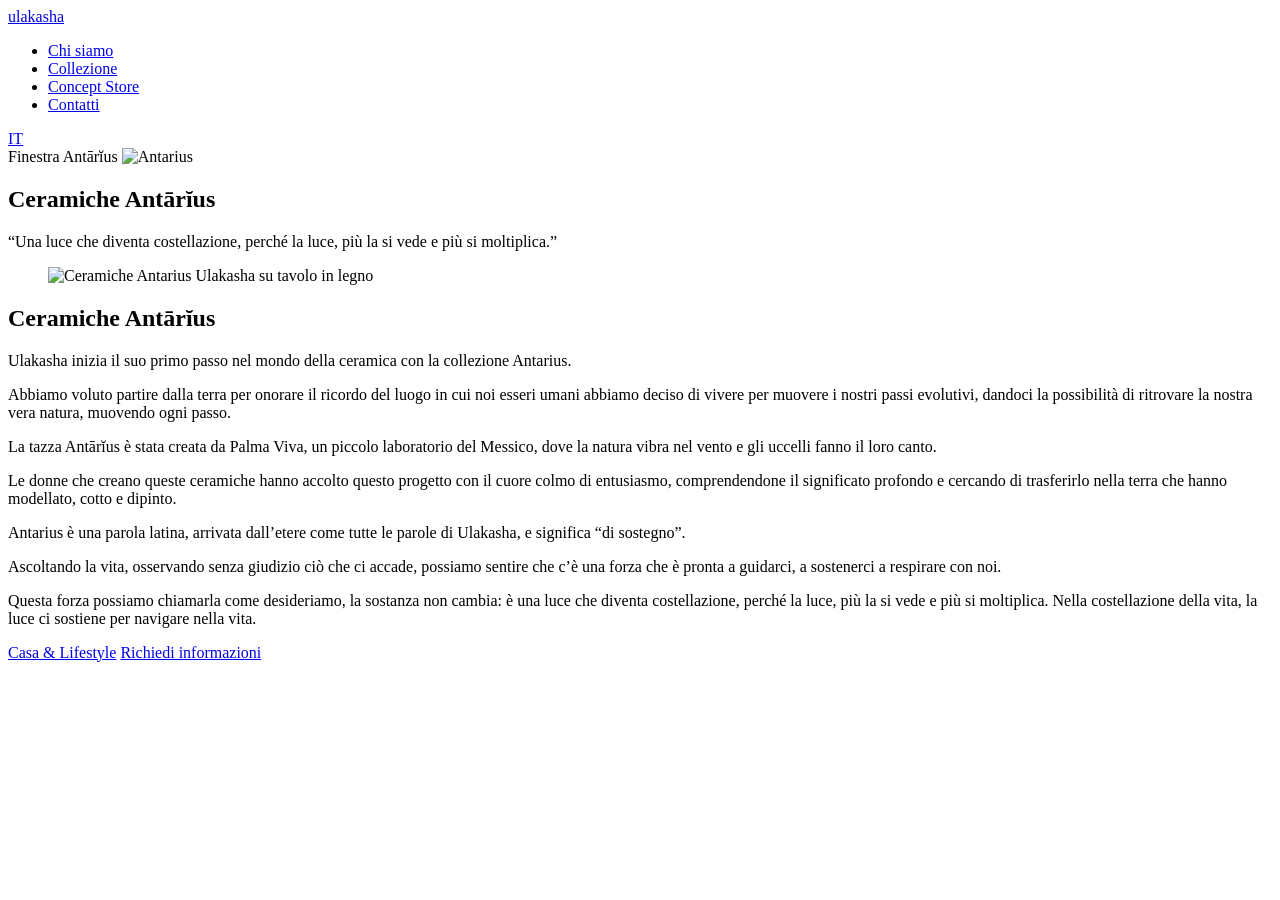
==== antarius.html @ 5542fa8a "con modifiche" ====
<!doctype html>
<html lang="it">
<head>
  <meta charset="utf-8">
  <meta name="viewport" content="width=device-width, initial-scale=1">
  <title>Ceramiche Antarius | Ulakasha Casa & Lifestyle</title>
  <meta name="description" content="Ceramiche Antarius: la finestra Ulakasha nata con Palma Viva in Messico, dedicata alla terra, al sostegno e alla costellazione.">
  
<link rel="canonical" href="https://www.ulakasha.com/antarius.html">
<meta property="og:type" content="website">
<meta property="og:site_name" content="Ulakasha">
<meta property="og:locale" content="it_IT">
<meta property="og:locale:alternate" content="en_US">
<meta property="og:title" content="Ceramiche Antarius | Ulakasha Casa &amp; Lifestyle">
<meta property="og:description" content="Ceramiche Antarius: la finestra Ulakasha nata con Palma Viva in Messico, dedicata alla terra, al sostegno e alla costellazione.">
<meta property="og:url" content="https://www.ulakasha.com/antarius.html">
<meta property="og:image" content="https://www.ulakasha.com/assets/antarius-ceramiche-nuova.png">
<meta name="twitter:card" content="summary_large_image">
<meta name="twitter:title" content="Ceramiche Antarius | Ulakasha Casa &amp; Lifestyle">
<meta name="twitter:description" content="Ceramiche Antarius: la finestra Ulakasha nata con Palma Viva in Messico, dedicata alla terra, al sostegno e alla costellazione.">
<meta name="twitter:image" content="https://www.ulakasha.com/assets/antarius-ceramiche-nuova.png">
<script type="application/ld+json">{"@context":"https://schema.org","@type":"CollectionPage","name":"Ceramiche Antarius | Ulakasha Casa & Lifestyle","url":"https://www.ulakasha.com/antarius.html","description":"Ceramiche Antarius: la finestra Ulakasha nata con Palma Viva in Messico, dedicata alla terra, al sostegno e alla costellazione.","image":"https://www.ulakasha.com/assets/antarius-ceramiche-nuova.png","isPartOf":{"@type":"WebSite","name":"Ulakasha","url":"https://www.ulakasha.com"},"publisher":{"@type":"Organization","name":"Ulakasha","sameAs":["https://www.instagram.com/ulakashaofficial/","https://www.tiktok.com/@ulakashaofficial"]}}</script>
<link rel="stylesheet" href="style.css">
</head>
<body class="collection-page">
  <nav class="nav">
    <a class="nav-logo wordmark-link" href="index.html" aria-label="Ulakasha home">ulakasha</a>
    <ul class="nav-links">
      <li><a href="chi-siamo.html">Chi siamo</a></li>
      <li><a href="index.html#collezione">Collezione</a></li>
      <li><a href="concept-store.html">Concept Store</a></li>
      <li><a href="index.html#contatti">Contatti</a></li>
    </ul>
    <div class="nav-r">
      <a class="lang" href="index.html">IT</a>
    </div>
  </nav>

  <main>
    <section class="collection-hero">
      <div class="collection-hero-in">
        <div>
          <span class="collection-kicker">Finestra Antārĭus</span>
          <img class="collection-logo" src="assets/antarius-logo-crop.png" alt="Antarius">
          <h1 class="collection-title">Ceramiche Antārĭus</h1>
          <p class="collection-quote">“Una luce che diventa costellazione, perché la luce, più la si vede e più si moltiplica.”</p>
        </div>
        <figure class="collection-visual is-top antarius-visual">
          <img src="assets/antarius-ceramiche-nuova.png" alt="Ceramiche Antarius Ulakasha su tavolo in legno" loading="eager">
        </figure>
      </div>
    </section>

    <section class="collection-body">
      <div class="collection-body-in">
        <h2>Ceramiche Antārĭus</h2>
        <p>Ulakasha inizia il suo primo passo nel mondo della ceramica con la collezione Antarius.</p>
        <p>Abbiamo voluto partire dalla terra per onorare il ricordo del luogo in cui noi esseri umani abbiamo deciso di vivere per muovere i nostri passi evolutivi, dandoci la possibilità di ritrovare la nostra vera natura, muovendo ogni passo.</p>
        <p>La tazza Antārĭus è stata creata da Palma Viva, un piccolo laboratorio del Messico, dove la natura vibra nel vento e gli uccelli fanno il loro canto.</p>
        <p>Le donne che creano queste ceramiche hanno accolto questo progetto con il cuore colmo di entusiasmo, comprendendone il significato profondo e cercando di trasferirlo nella terra che hanno modellato, cotto e dipinto.</p>
        <p>Antarius è una parola latina, arrivata dall’etere come tutte le parole di Ulakasha, e significa “di sostegno”.</p>
        <p>Ascoltando la vita, osservando senza giudizio ciò che ci accade, possiamo sentire che c’è una forza che è pronta a guidarci, a sostenerci a respirare con noi.</p>
        <p>Questa forza possiamo chiamarla come desideriamo, la sostanza non cambia: è una luce che diventa costellazione, perché la luce, più la si vede e più si moltiplica. Nella costellazione della vita, la luce ci sostiene per navigare nella vita.</p>
        <div class="collection-actions">
          <a class="btn-o" href="index.html#lifestyle">Casa &amp; Lifestyle</a>
          <a class="btn-p" href="mailto:contact@ulakasha.com?subject=Antarius">Richiedi informazioni</a>
        </div>
      </div>
    </section>
  </main>
</body>
</html>
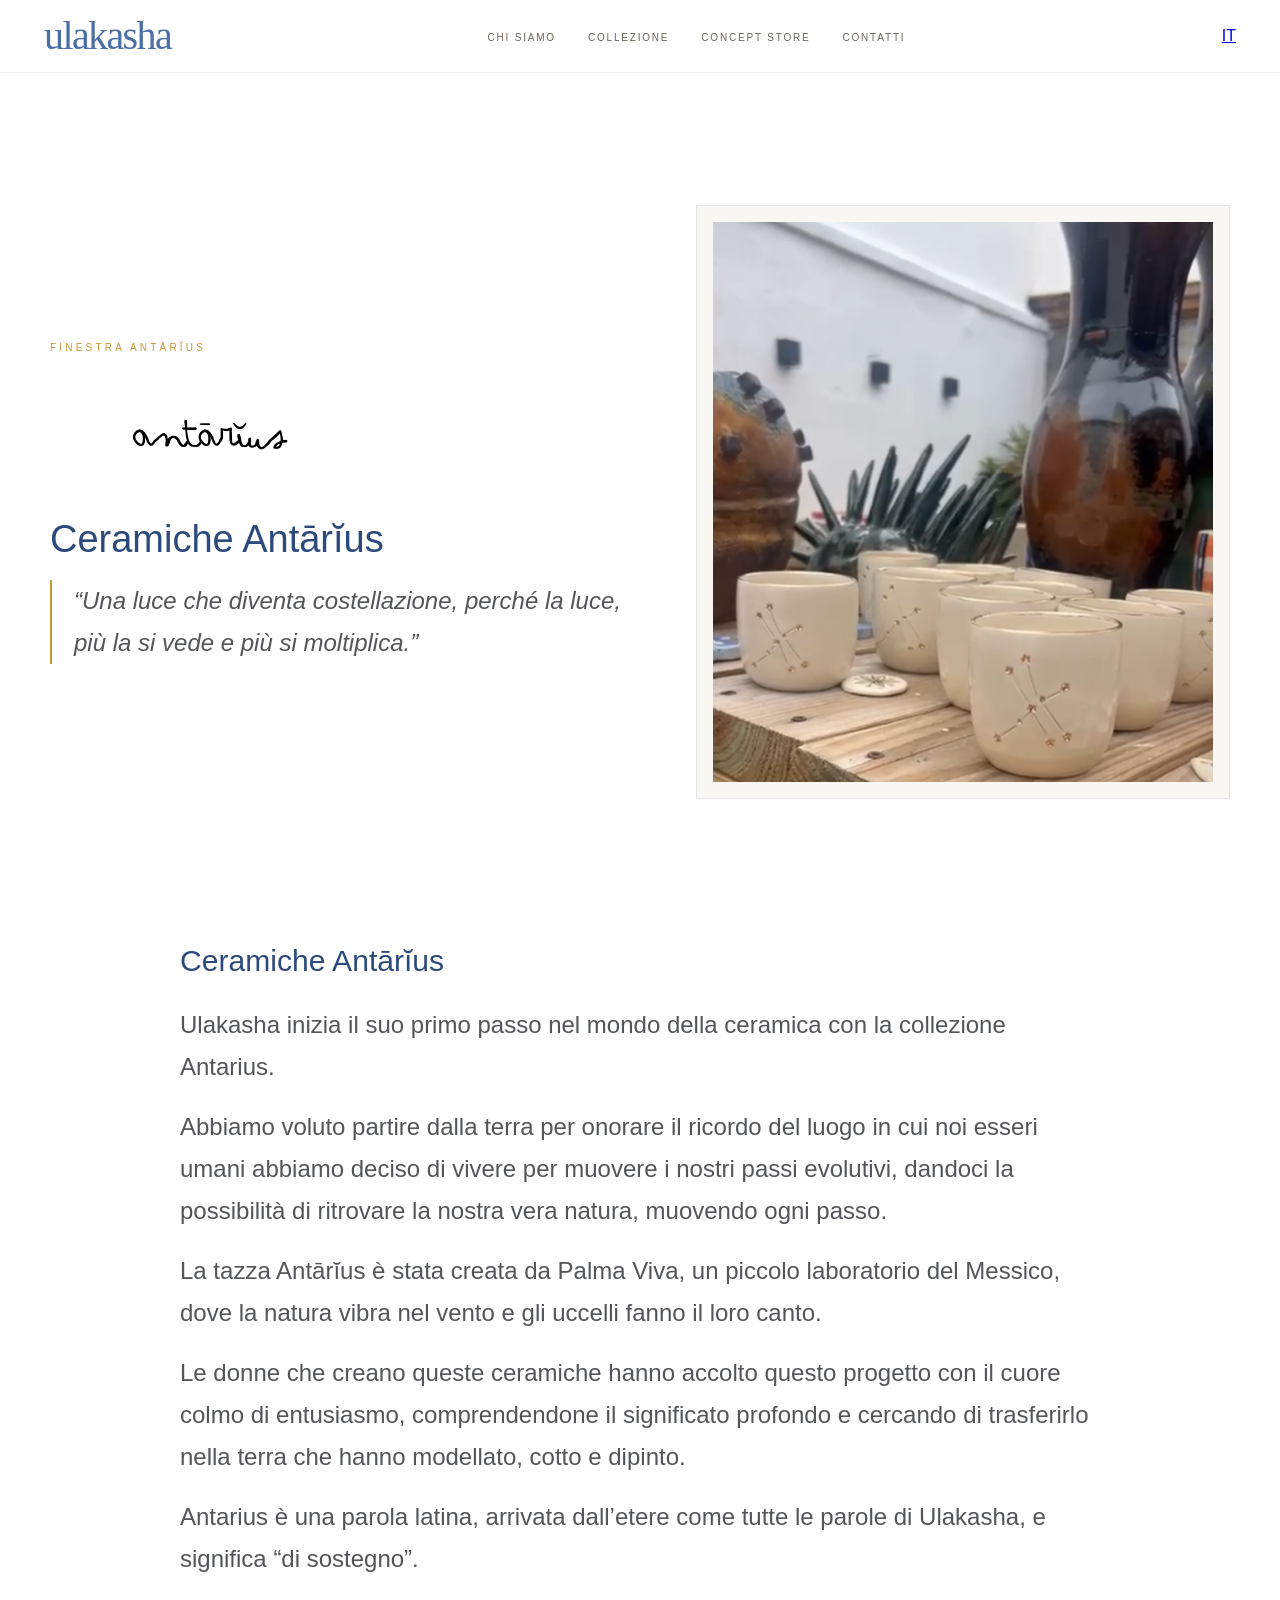
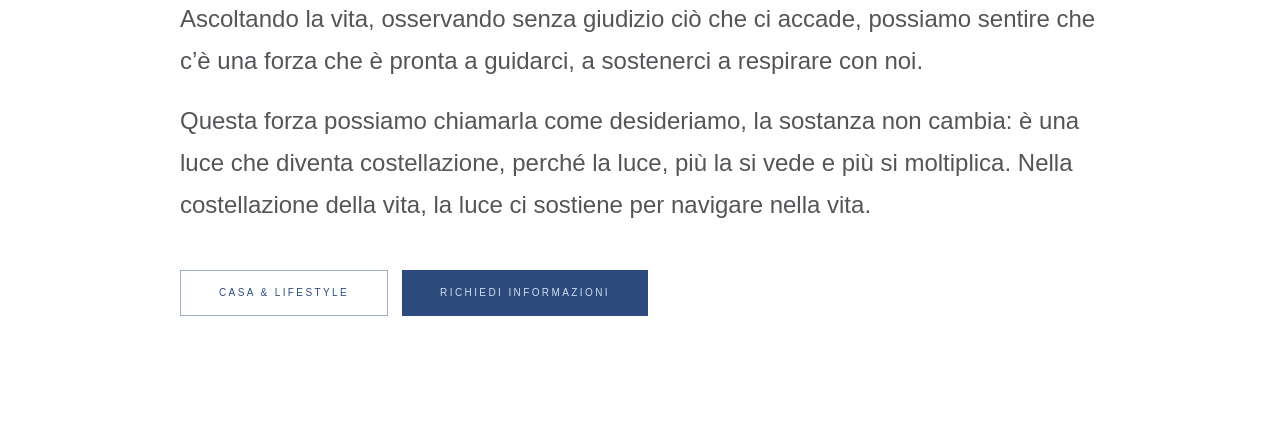
==== commit 0594a019: "Add files via upload" ====
--- a/antarius.html
+++ b/antarius.html
@@ -20,7 +20,7 @@
 <meta name="twitter:description" content="Ceramiche Antarius: la finestra Ulakasha nata con Palma Viva in Messico, dedicata alla terra, al sostegno e alla costellazione.">
 <meta name="twitter:image" content="https://www.ulakasha.com/assets/antarius-ceramiche-nuova.png">
 <script type="application/ld+json">{"@context":"https://schema.org","@type":"CollectionPage","name":"Ceramiche Antarius | Ulakasha Casa & Lifestyle","url":"https://www.ulakasha.com/antarius.html","description":"Ceramiche Antarius: la finestra Ulakasha nata con Palma Viva in Messico, dedicata alla terra, al sostegno e alla costellazione.","image":"https://www.ulakasha.com/assets/antarius-ceramiche-nuova.png","isPartOf":{"@type":"WebSite","name":"Ulakasha","url":"https://www.ulakasha.com"},"publisher":{"@type":"Organization","name":"Ulakasha","sameAs":["https://www.instagram.com/ulakashaofficial/","https://www.tiktok.com/@ulakashaofficial"]}}</script>
-<link rel="stylesheet" href="style.css">
+<link rel="stylesheet" href="style.css?v=6">
 </head>
 <body class="collection-page">
   <nav class="nav">
--- a/style.css
+++ b/style.css
@@ -0,0 +1,972 @@
+
+@font-face{font-family:'Poppins';src:url('ulakasha/Poppins/Poppins-Regular.ttf') format('truetype');font-weight:400;font-style:normal;}
+@font-face{font-family:'Poppins';src:url('ulakasha/Poppins/Poppins-Italic.ttf') format('truetype');font-weight:400;font-style:italic;}
+@font-face{font-family:'Poppins';src:url('ulakasha/Poppins/Poppins-Light.ttf') format('truetype');font-weight:300;font-style:normal;}
+@font-face{font-family:'Poppins';src:url('ulakasha/Poppins/Poppins-LightItalic.ttf') format('truetype');font-weight:300;font-style:italic;}
+@font-face{font-family:'Poppins';src:url('ulakasha/Poppins/Poppins-Medium.ttf') format('truetype');font-weight:500;font-style:normal;}
+@font-face{font-family:'Poppins';src:url('ulakasha/Poppins/Poppins-SemiBold.ttf') format('truetype');font-weight:600;font-style:normal;}
+@font-face{font-family:'Poppins';src:url('ulakasha/Poppins/Poppins-Bold.ttf') format('truetype');font-weight:700;font-style:normal;}
+@font-face{font-family:'Poppins';src:url('ulakasha/Poppins/Poppins-ExtraLight.ttf') format('truetype');font-weight:200;font-style:normal;}
+
+
+*,*::before,*::after{box-sizing:border-box;margin:0;padding:0;}
+html{scroll-behavior:smooth;-webkit-text-size-adjust:100%;}
+body{background:#FFFFFF;color:#1A1A1A;font-family:'Poppins',sans-serif;font-weight:300;overflow-x:hidden;line-height:1.6;}
+img{max-width:100%;height:auto;display:block;}
+.sr-only{position:absolute!important;width:1px!important;height:1px!important;padding:0!important;margin:-1px!important;overflow:hidden!important;clip:rect(0,0,0,0)!important;white-space:nowrap!important;border:0!important;}
+button{cursor:pointer;font-family:inherit;}
+a{cursor:pointer;}
+ul{list-style:none;}
+:root{
+  --cream:#FFFFFF;--ivory:#FFFFFF;
+  --blue:#4A6FA5;--blue-d:#2C4A7C;--blue-l:#D0DFF0;
+  --gold:#C4973A;--gold-l:#E8C97A;
+  --muted:#6B6459;--navy:#0D1F3C;
+  --editorial-copy-size:clamp(18px,2vw,24px);
+  --editorial-copy-line:1.75;
+}
+.t-label{font-family:'Poppins',sans-serif;font-weight:400;font-size:10px;letter-spacing:.32em;text-transform:uppercase;color:var(--gold);display:block;margin-bottom:18px;}
+.t-heading{font-family:'Poppins',sans-serif;font-weight:600;font-size:clamp(28px,4vw,46px);color:var(--blue-d);line-height:1.15;margin-bottom:24px;}
+.t-body{font-size:var(--editorial-copy-size);line-height:var(--editorial-copy-line);color:#535558;font-weight:300;margin-bottom:18px;}
+.t-mono{font-family:'Poppins',sans-serif;font-weight:400;font-size:10px;letter-spacing:.18em;text-transform:uppercase;}
+.btn-p,.btn-o{display:inline-flex;align-items:center;justify-content:center;font-family:'Poppins',sans-serif;font-weight:400;font-size:10px;letter-spacing:.24em;text-transform:uppercase;padding:14px 38px;transition:all .35s;border:none;}
+.btn-p{background:var(--blue-d);color:var(--blue-l);}
+.btn-p:hover{background:var(--blue);padding-right:46px;}
+.btn-o{background:transparent;color:var(--blue-d);border:1px solid rgba(44,74,124,.45);}
+.btn-o:hover{background:var(--blue-d);color:var(--blue-l);}
+
+/* NAV */
+.nav{position:fixed;top:0;left:0;right:0;z-index:500;display:flex;align-items:center;justify-content:space-between;padding:16px 44px;background:rgba(255,255,255,.96);backdrop-filter:blur(8px);-webkit-backdrop-filter:blur(8px);border-bottom:1px solid rgba(74,111,165,.1);transition:padding .35s;}
+.nav.scrolled{padding:10px 44px;}
+.nav-logo{cursor:pointer;flex-shrink:0;}
+.nav-logo img{height:40px;width:auto;transition:height .35s;}
+.nav.scrolled .nav-logo img{height:32px;}
+.nav-links{display:flex;gap:32px;}
+.nav-links a{font-family:'Poppins',sans-serif;font-weight:400;font-size:10px;letter-spacing:.18em;text-transform:uppercase;color:var(--muted);text-decoration:none;transition:color .25s;position:relative;padding-bottom:3px;}
+.nav-links a::after{content:'';position:absolute;bottom:0;left:0;width:0;height:1px;background:var(--gold);transition:width .3s;}
+.nav-links a:hover{color:var(--blue-d);}
+.nav-links a:hover::after{width:100%;}
+.nav-r{display:flex;align-items:center;gap:12px;}
+.lang-sw{display:flex;border:1px solid rgba(74,111,165,.22);overflow:hidden;}
+.lang-btn{font-family:'Poppins',sans-serif;font-weight:400;font-size:9px;letter-spacing:.14em;text-transform:uppercase;padding:6px 11px;background:transparent;color:var(--muted);border:none;cursor:pointer;transition:all .22s;}
+.lang-btn.on{background:var(--blue-d);color:var(--blue-l);}
+.lang-sep{width:1px;background:rgba(74,111,165,.2);}
+.cart-btn{display:flex;align-items:center;gap:7px;font-family:'Poppins',sans-serif;font-weight:400;font-size:10px;letter-spacing:.12em;text-transform:uppercase;color:var(--blue-d);cursor:pointer;padding:7px 16px;border:1px solid rgba(74,111,165,.28);transition:all .3s;background:transparent;}
+.cart-btn:hover{background:var(--blue-d);color:var(--blue-l);}
+.cart-n{background:var(--gold);color:#fff;border-radius:50%;width:17px;height:17px;min-width:17px;display:flex;align-items:center;justify-content:center;font-size:9px;font-weight:700;}
+.ham{display:none;flex-direction:column;justify-content:space-between;width:22px;height:15px;background:none;border:none;padding:0;cursor:pointer;}
+.ham span{display:block;width:100%;height:1.5px;background:var(--blue-d);transition:all .3s;transform-origin:center;}
+.ham.open span:nth-child(1){transform:translateY(6.75px) rotate(45deg);}
+.ham.open span:nth-child(2){opacity:0;transform:scaleX(0);}
+.ham.open span:nth-child(3){transform:translateY(-6.75px) rotate(-45deg);}
+
+/* MOBILE MENU */
+.mob-menu{position:fixed;top:0;right:-100%;width:min(300px,82vw);height:100%;background:var(--ivory);z-index:600;padding:72px 32px 40px;display:flex;flex-direction:column;gap:0;border-left:1px solid rgba(74,111,165,.1);transition:right .38s cubic-bezier(.25,.1,.25,1);overflow-y:auto;}
+.mob-menu.open{right:0;}
+.mob-menu-x{position:absolute;top:16px;right:16px;font-size:22px;color:var(--muted);cursor:pointer;background:none;border:none;line-height:1;padding:4px 8px;}
+.mob-nav{margin-bottom:36px;}
+.mob-nav li{border-bottom:1px solid rgba(74,111,165,.08);}
+.mob-nav a{display:block;padding:18px 0;font-family:'Poppins',sans-serif;font-weight:600;font-size:22px;font-style:italic;color:var(--blue-d);text-decoration:none;cursor:pointer;transition:color .25s;}
+.mob-nav a:hover{color:var(--gold);}
+.mob-lang{display:flex;border:1px solid rgba(74,111,165,.22);overflow:hidden;width:fit-content;margin-top:8px;}
+.mob-overlay{position:fixed;inset:0;background:rgba(13,31,60,.25);z-index:599;opacity:0;pointer-events:none;transition:opacity .35s;}
+.mob-overlay.show{opacity:1;pointer-events:all;}
+
+/* PAGES */
+.page{display:none;}
+.page.on{display:block;}
+
+/* HERO */
+.hero{min-height:100vh;min-height:100svh;display:grid;place-items:center;position:relative;overflow:hidden;background:var(--cream);padding-top:80px;padding-bottom:96px;}
+.hero-grad{position:absolute;inset:0;pointer-events:none;background:radial-gradient(ellipse 55% 70% at 75% 35%,rgba(74,111,165,.08) 0%,transparent 65%),radial-gradient(ellipse 40% 55% at 15% 75%,rgba(196,151,58,.06) 0%,transparent 60%);}
+.hero-dragon{position:absolute;inset:0;display:flex;align-items:center;justify-content:center;pointer-events:none;}
+.hero-dragon img{width:min(600px,68vw);opacity:1;mix-blend-mode:multiply;filter:none;}
+.hero-quore{position:absolute;right:3%;top:50%;transform:translateY(-50%);pointer-events:none;z-index:1;}
+.hero-quore img{width:min(270px,23vw);opacity:.55;animation:floatQ 9s ease-in-out infinite;}
+@keyframes floatD{0%,100%{transform:translateY(0) rotate(-1deg);}50%{transform:translateY(-20px) rotate(1deg);}}
+@keyframes floatQ{0%,100%{transform:translateY(-50%) scale(1);}50%{transform:translateY(-53%) scale(1.03);}}
+.hero-c{position:relative;z-index:2;text-align:center;max-width:760px;padding:0 32px;}
+.hero-logo{margin-bottom:24px;opacity:0;animation:fadeUp .9s .3s forwards;}
+.hero-logo img{width:min(480px,72vw);height:auto;}
+.hero-sup{font-family:'Poppins',sans-serif;font-weight:400;font-size:10px;letter-spacing:.36em;text-transform:uppercase;color:var(--blue);margin-bottom:24px;display:block;opacity:0;animation:fadeUp .9s .6s forwards;}
+.hero-tag{font-family:'Poppins',sans-serif;font-weight:600;font-size:clamp(16px,2.2vw,22px);font-style:italic;line-height:1.65;color:var(--muted);margin-bottom:40px;opacity:0;animation:fadeUp .9s .9s forwards;}
+.hero-ctas{display:flex;gap:12px;justify-content:center;flex-wrap:wrap;opacity:0;animation:fadeUp .9s 1.2s forwards;}
+.hero-proof{display:flex;justify-content:center;gap:12px;flex-wrap:wrap;margin-top:26px;opacity:0;animation:fadeUp .9s 1.35s forwards;}
+.hero-proof span{font-family:'Poppins',sans-serif;font-weight:400;font-size:9px;letter-spacing:.18em;text-transform:uppercase;color:var(--muted);padding:9px 12px;border:1px solid rgba(74,111,165,.14);background:rgba(255,255,255,.56);backdrop-filter:blur(8px);}
+@keyframes fadeUp{from{opacity:0;transform:translateY(20px);}to{opacity:1;transform:none;}}
+.scroll-cue{position:absolute;bottom:20px;left:50%;transform:translateX(-50%);display:flex;flex-direction:column;align-items:center;gap:8px;opacity:0;animation:fadeUp .8s 1.8s forwards;}
+.scroll-cue span{font-family:'Poppins',sans-serif;font-weight:400;font-size:9px;letter-spacing:.28em;text-transform:uppercase;color:var(--muted);}
+.scroll-line{width:1px;height:36px;background:linear-gradient(var(--blue),transparent);animation:lineDown 2s ease infinite 2s;}
+@keyframes lineDown{0%{transform:scaleY(0);transform-origin:top;opacity:1;}70%{transform:scaleY(1);opacity:1;}100%{transform:scaleY(1);opacity:0;}}
+
+/* MARQUEE */
+.mq{background:var(--blue);padding:16px 0;overflow:hidden;}
+.mq-t{display:flex;white-space:nowrap;animation:mqS 28s linear infinite;}
+.mq-t:hover{animation-play-state:paused;}
+.mq-i{font-family:'Poppins',sans-serif;font-weight:400;font-size:10px;letter-spacing:.22em;text-transform:uppercase;color:rgba(255,255,255,.85);padding:0 36px;}
+.mq-dot{color:rgba(255,255,255,.4);}
+@keyframes mqS{from{transform:translateX(0);}to{transform:translateX(-50%);}}
+.lux-strip{background:linear-gradient(180deg,rgba(255,255,255,.95) 0%,rgba(255,255,255,.98) 100%);border-top:1px solid rgba(74,111,165,.08);border-bottom:1px solid rgba(74,111,165,.08);}
+.lux-strip-in{max-width:1200px;margin:0 auto;padding:18px 48px;display:grid;grid-template-columns:repeat(3,1fr);gap:14px;}
+.lux-pill{padding:14px 16px;background:rgba(255,255,255,.42);border:1px solid rgba(74,111,165,.08);}
+.lux-pill-k{display:block;font-family:'Poppins',sans-serif;font-weight:400;font-size:9px;letter-spacing:.2em;text-transform:uppercase;color:var(--gold);margin-bottom:7px;}
+.lux-pill-v{font-family:'Poppins',sans-serif;font-weight:600;font-size:20px;color:var(--blue-d);font-style:italic;line-height:1.3;}
+
+/* SECTIONS */
+.sec{padding:96px 48px;}
+.sec-in{max-width:1120px;margin:0 auto;}
+.grid-2{display:grid;grid-template-columns:1fr 1fr;gap:72px;align-items:center;}
+.bq-card{padding:44px;background:var(--ivory);border-left:2px solid var(--gold);position:relative;}
+.bq-card::before{content:'"';font-family:'Poppins',sans-serif;font-weight:600;font-size:110px;color:rgba(196,151,58,.1);position:absolute;top:-16px;left:20px;line-height:1;pointer-events:none;}
+.bq-card blockquote{font-family:'Poppins',sans-serif;font-weight:600;font-size:20px;line-height:1.6;font-style:italic;color:var(--blue-d);margin-bottom:18px;position:relative;z-index:1;}
+.bq-card cite{font-family:'Poppins',sans-serif;font-weight:400;font-size:10px;letter-spacing:.2em;text-transform:uppercase;color:var(--gold);font-style:normal;}
+.deco-line{width:44px;height:2px;background:var(--gold);margin:22px 0;}
+
+/* ARTWORK FEATURE */
+.art-feat{background:var(--ivory);}
+.art-feat-in{max-width:1200px;margin:0 auto;display:grid;grid-template-columns:1fr 1fr;}
+.art-img-p{background:var(--cream);display:flex;align-items:center;justify-content:center;padding:64px;min-height:500px;}
+.art-img-p img{width:100%;max-width:400px;filter:drop-shadow(0 20px 60px rgba(44,74,124,.15));animation:floatArt 8s ease-in-out infinite;}
+@keyframes floatArt{0%,100%{transform:translateY(0);}50%{transform:translateY(-14px);}}
+.art-txt-p{padding:80px 64px;display:flex;flex-direction:column;justify-content:center;}
+
+/* MEANING DARK */
+.mean{background:#fff;padding:96px 48px;text-align:center;}
+.mean-in{max-width:800px;margin:0 auto;}
+.mean-lbl{font-family:'Poppins',sans-serif;font-weight:500;font-size:10px;letter-spacing:.32em;text-transform:uppercase;color:var(--gold);margin-bottom:44px;display:block;}
+.mean-w h3{font-family:'Poppins',sans-serif;font-weight:600;font-size:54px;color:var(--gold-l);letter-spacing:.06em;margin-bottom:8px;}
+.mean-sk{font-family:'Poppins',sans-serif;font-weight:400;font-size:10px;letter-spacing:.22em;text-transform:uppercase;color:var(--muted);margin-bottom:14px;display:block;}
+.mean-d{font-size:var(--editorial-copy-size);line-height:var(--editorial-copy-line);color:#535558;font-style:italic;font-weight:300;max-width:760px;margin:0 auto;}
+.mean-div{width:1px;height:48px;background:var(--gold);margin:44px auto;}
+
+/* COSMOS */
+.cosmos{display:grid;grid-template-columns:1fr 1fr;}
+.cosmos-img{position:relative;overflow:hidden;min-height:500px;}
+.cosmos-img img{width:100%;height:100%;object-fit:cover;object-position:right center;}
+.cosmos-txt{background:var(--navy);padding:80px 64px;display:flex;flex-direction:column;justify-content:center;}
+.cosmos-txt .t-label{color:rgba(208,223,240,.42);}
+.cosmos-txt .t-heading{color:var(--gold-l);font-style:italic;}
+.cosmos-txt .t-body{color:rgba(208,223,240,.68);}
+.cosmos-txt .deco-line{background:var(--gold-l);}
+
+/* COLLECTION */
+.coll{padding:96px 48px;max-width:1300px;margin:0 auto;}
+.coll-hdr{display:flex;justify-content:space-between;align-items:flex-end;margin-bottom:48px;}
+.coll-ttl{font-family:'Poppins',sans-serif;font-weight:600;font-size:42px;color:var(--blue-d);line-height:1.1;}
+.see-all{font-family:'Poppins',sans-serif;font-weight:400;font-size:10px;letter-spacing:.18em;text-transform:uppercase;color:var(--blue);background:none;border:none;border-bottom:1px solid rgba(74,111,165,.3);padding-bottom:2px;cursor:pointer;transition:all .25s;}
+.see-all:hover{color:var(--blue-d);border-color:var(--blue-d);}
+.grid-prev{display:grid;grid-template-columns:1.35fr 1fr 1fr;gap:22px;}
+
+/* PRODUCT CARD */
+.pcard{cursor:pointer;}
+.pcard-img{aspect-ratio:3/4;background:var(--ivory);position:relative;overflow:hidden;margin-bottom:14px;}
+.pcard-img-inner{position:absolute;inset:0;padding:16px;display:flex;align-items:center;justify-content:center;transition:transform .6s cubic-bezier(.25,.1,.25,1);}
+.pcard:hover .pcard-img-inner{transform:scale(1.04);}
+.pcard-img-inner img{width:100%;height:100%;object-fit:contain;}
+.pcard-ov{position:absolute;inset:0;background:linear-gradient(to top,rgba(13,31,60,.35) 0%,transparent 55%);opacity:0;transition:opacity .4s;display:flex;align-items:flex-end;padding:18px;}
+.pcard:hover .pcard-ov{opacity:1;}
+.pcard-ov-btn{width:100%;padding:11px;background:rgba(255,255,255,.92);color:var(--blue-d);font-family:'Poppins',sans-serif;font-weight:400;font-size:9px;letter-spacing:.2em;text-transform:uppercase;border:none;cursor:pointer;}
+.badge{position:absolute;top:12px;left:12px;z-index:2;font-family:'Poppins',sans-serif;font-weight:400;font-size:9px;letter-spacing:.16em;text-transform:uppercase;padding:4px 11px;}
+.b-art{background:var(--gold);color:#fff;}
+.b-new{background:var(--blue-d);color:var(--blue-l);}
+.b-lim{background:var(--navy);color:rgba(208,223,240,.85);}
+.b-sig{background:var(--blue);color:#fff;}
+.pcard-name{font-family:'Poppins',sans-serif;font-weight:600;font-size:19px;font-style:italic;color:var(--blue-d);margin-bottom:3px;}
+.pcard-mat{font-family:'Poppins',sans-serif;font-weight:400;font-size:9px;letter-spacing:.16em;text-transform:uppercase;color:var(--muted);margin-bottom:5px;}
+.pcard-price{font-family:'Poppins',sans-serif;font-weight:300;font-size:20px;font-weight:300;color:var(--blue-d);}
+
+/* SHOP */
+#p-shop{padding-top:88px;}
+.shop-h{background:var(--ivory);padding:52px 48px 30px;text-align:center;border-bottom:1px solid rgba(74,111,165,.09);}
+.shop-h h1{font-family:'Poppins',sans-serif;font-weight:600;font-size:44px;color:var(--blue-d);margin-bottom:10px;}
+.shop-h p{font-size:var(--editorial-copy-size);line-height:var(--editorial-copy-line);color:#535558;font-style:italic;}
+.shop-intro{max-width:1300px;margin:0 auto;padding:18px 48px 0;display:flex;justify-content:space-between;gap:18px;align-items:flex-start;flex-wrap:wrap;}
+.shop-intro-copy{max-width:900px;font-size:var(--editorial-copy-size);line-height:var(--editorial-copy-line);color:#535558;font-style:italic;}
+.shop-intro-meta{font-family:'Poppins',sans-serif;font-weight:400;font-size:10px;letter-spacing:.16em;text-transform:uppercase;color:var(--blue);white-space:nowrap;}
+.shop-filters{padding:16px 48px;display:flex;gap:9px;flex-wrap:wrap;border-bottom:1px solid rgba(74,111,165,.09);background:var(--cream);position:sticky;top:88px;z-index:100;}
+.f-btn{font-family:'Poppins',sans-serif;font-weight:400;font-size:9px;letter-spacing:.16em;text-transform:uppercase;padding:7px 18px;border:1px solid rgba(74,111,165,.2);background:transparent;color:var(--muted);cursor:pointer;transition:all .22s;}
+.f-btn.on,.f-btn:hover{background:var(--blue-d);color:var(--blue-l);border-color:var(--blue-d);}
+.shop-grid{display:grid;grid-template-columns:repeat(3,1fr);gap:30px;padding:44px 48px;max-width:1300px;margin:0 auto;}
+
+/* PRODUCT DETAIL */
+#p-prod{padding-top:88px;}
+.pd-wrap{display:grid;grid-template-columns:1fr 1fr;min-height:calc(100vh - 88px);}
+.pd-gal{background:var(--ivory);display:flex;align-items:center;justify-content:center;padding:48px;position:relative;}
+.pd-gal::before{content:'';position:absolute;inset:0;pointer-events:none;background:radial-gradient(ellipse 70% 70% at 50% 50%,rgba(74,111,165,.05) 0%,transparent 70%);}
+.pd-img{width:100%;max-width:440px;aspect-ratio:3/4;display:flex;align-items:center;justify-content:center;}
+.pd-img img{width:100%;height:100%;object-fit:contain;}
+.pd-info{padding:56px 52px;display:flex;flex-direction:column;justify-content:flex-start;overflow-y:auto;}
+.pd-back{font-family:'Poppins',sans-serif;font-weight:400;font-size:9px;letter-spacing:.16em;text-transform:uppercase;color:var(--muted);cursor:pointer;margin-bottom:28px;background:none;border:none;text-align:left;display:inline-flex;align-items:center;gap:6px;transition:color .25s;}
+.pd-back:hover{color:var(--blue);}
+.pd-name{font-family:'Poppins',sans-serif;font-weight:600;font-size:42px;color:var(--blue-d);line-height:1.1;margin-bottom:7px;}
+.pd-sub{font-family:'Poppins',sans-serif;font-weight:400;font-size:10px;letter-spacing:.22em;text-transform:uppercase;color:var(--gold);margin-bottom:18px;display:block;}
+.pd-price{font-family:'Poppins',sans-serif;font-weight:300;font-size:30px;font-weight:300;color:var(--blue-d);margin-bottom:24px;}
+.pd-story{font-size:var(--editorial-copy-size);line-height:var(--editorial-copy-line);color:#535558;font-style:italic;margin-bottom:24px;border-left:2px solid var(--gold);padding-left:16px;}
+.sz-lbl{font-family:'Poppins',sans-serif;font-weight:400;font-size:9px;letter-spacing:.2em;text-transform:uppercase;color:var(--muted);margin-bottom:11px;display:block;}
+.sz-row{display:flex;gap:8px;margin-bottom:24px;flex-wrap:wrap;}
+.sz-opt{min-width:44px;height:44px;padding:0 10px;border:1px solid rgba(74,111,165,.2);display:inline-flex;align-items:center;justify-content:center;font-family:'Poppins',sans-serif;font-weight:400;font-size:10px;cursor:pointer;transition:all .22s;color:var(--muted);background:transparent;}
+.sz-opt:hover,.sz-opt.sel{background:var(--blue-d);color:var(--blue-l);border-color:var(--blue-d);}
+.atc{width:100%;padding:16px;background:var(--blue-d);color:var(--blue-l);font-family:'Poppins',sans-serif;font-weight:400;font-size:11px;letter-spacing:.26em;text-transform:uppercase;border:none;cursor:pointer;margin-bottom:9px;transition:all .35s;}
+.atc:hover{background:var(--blue);letter-spacing:.34em;}
+.wish{width:100%;padding:13px;background:transparent;color:var(--blue-d);font-family:'Poppins',sans-serif;font-weight:400;font-size:10px;letter-spacing:.2em;text-transform:uppercase;border:1px solid rgba(74,111,165,.25);cursor:pointer;transition:all .3s;}
+.wish:hover{border-color:var(--blue-d);}
+.acc{margin-top:28px;border-top:1px solid rgba(74,111,165,.1);}
+.acc-i{border-bottom:1px solid rgba(74,111,165,.1);}
+.acc-h{display:flex;justify-content:space-between;align-items:center;padding:14px 0;cursor:pointer;}
+.acc-t{font-family:'Poppins',sans-serif;font-weight:400;font-size:10px;letter-spacing:.16em;text-transform:uppercase;color:var(--muted);}
+.acc-ico{font-size:18px;color:var(--blue);transition:transform .3s;}
+.acc-h.open .acc-ico{transform:rotate(45deg);}
+.acc-b{font-size:15px;line-height:1.8;color:var(--muted);padding:0 0 14px;display:none;}
+.acc-b.open{display:block;}
+
+/* EVENT */
+#p-event{padding-top:88px;}
+.ev-hero{position:relative;overflow:hidden;background:var(--navy);padding:80px 48px 56px;text-align:center;}
+.ev-bg{position:absolute;inset:0;background-size:cover;background-position:center;opacity:.1;filter:saturate(0);}
+.ev-hero h1{font-family:'Poppins',sans-serif;font-weight:600;font-size:clamp(32px,5vw,64px);color:var(--gold-l);margin-bottom:12px;font-style:italic;position:relative;z-index:1;}
+.ev-hero p{font-family:'Poppins',sans-serif;font-weight:400;font-size:11px;letter-spacing:.28em;text-transform:uppercase;color:rgba(208,223,240,.42);position:relative;z-index:1;}
+.ev-body{max-width:900px;margin:0 auto;padding:80px 48px;}
+.ev-desc{font-size:var(--editorial-copy-size);line-height:var(--editorial-copy-line);color:#535558;font-style:italic;margin-bottom:28px;}
+.ev-cards{display:grid;grid-template-columns:1fr 1fr 1fr;gap:1px;background:rgba(74,111,165,.12);border:1px solid rgba(74,111,165,.12);margin:40px 0;}
+.ev-card{background:var(--ivory);padding:30px 26px;}
+.ev-card-lbl{font-family:'Poppins',sans-serif;font-weight:400;font-size:9px;letter-spacing:.28em;text-transform:uppercase;color:var(--gold);margin-bottom:9px;display:block;}
+.ev-card-val{font-family:'Poppins',sans-serif;font-weight:600;font-size:17px;color:var(--blue-d);line-height:1.5;}
+.venue-img{width:100%;max-height:360px;object-fit:cover;margin:28px 0;opacity:.85;}
+.ev-editorial{margin-top:54px;display:grid;grid-template-columns:minmax(280px,420px) 1fr;gap:32px;align-items:start;}
+.event-poster{background:linear-gradient(180deg,rgba(255,255,255,.96) 0%,rgba(255,255,255,1) 100%);border:1px solid rgba(74,111,165,.12);padding:24px;box-shadow:0 20px 50px rgba(13,31,60,.06);}
+.event-poster img{width:100%;height:auto;display:block;}
+.event-poster-note{margin-top:14px;font-size:14px;line-height:1.8;color:var(--muted);font-style:italic;}
+.event-program{background:var(--ivory);border:1px solid rgba(74,111,165,.12);padding:28px;}
+.event-program-head{display:flex;justify-content:space-between;gap:18px;align-items:flex-end;flex-wrap:wrap;margin-bottom:20px;}
+.event-program-head p{max-width:540px;font-size:15px;line-height:1.8;color:var(--muted);font-style:italic;}
+.event-calendar{display:grid;gap:14px;}
+.cal-day{padding:18px 0;border-top:1px solid rgba(74,111,165,.1);}
+.cal-day:first-child{border-top:none;padding-top:0;}
+.cal-date{display:flex;gap:14px;align-items:baseline;margin-bottom:8px;}
+.cal-num{font-family:'Poppins',sans-serif;font-weight:600;font-size:36px;color:var(--blue-d);line-height:1;}
+.cal-meta{display:grid;gap:2px;}
+.cal-meta strong{font-family:'Poppins',sans-serif;font-weight:400;font-size:10px;letter-spacing:.22em;text-transform:uppercase;color:var(--gold);}
+.cal-meta span{font-size:16px;color:var(--blue-d);font-style:italic;}
+.cal-items{display:grid;gap:6px;padding-left:50px;}
+.cal-items div{font-size:15px;line-height:1.8;color:var(--muted);}
+.cal-items strong{font-family:'Poppins',sans-serif;font-weight:400;font-size:10px;letter-spacing:.14em;text-transform:uppercase;color:var(--blue-d);margin-right:8px;}
+.event-gallery{margin-top:28px;}
+.event-gallery-grid{display:grid;grid-template-columns:repeat(4,1fr);gap:14px;}
+.gallery-card{position:relative;overflow:hidden;aspect-ratio:4/5;background:var(--cream);}
+.gallery-card img{width:100%;height:100%;object-fit:cover;transition:transform .45s ease;}
+.gallery-card:hover img{transform:scale(1.03);}
+.gallery-card span{position:absolute;left:0;right:0;bottom:0;padding:12px 14px;font-family:'Poppins',sans-serif;font-weight:400;font-size:9px;letter-spacing:.14em;text-transform:uppercase;color:var(--blue-l);background:linear-gradient(180deg,transparent 0%,rgba(13,31,60,.85) 100%);}
+.curator-note{margin-top:56px;padding:30px 0;border-top:1px solid rgba(74,111,165,.16);border-bottom:1px solid rgba(74,111,165,.16);background:transparent;}
+.curator-note h3{font-family:'Poppins',sans-serif;font-weight:500;font-size:clamp(22px,2.8vw,36px);line-height:1.2;color:var(--blue-d);margin-bottom:14px;}
+.curator-note p{font-family:'Poppins',sans-serif;font-weight:300;font-size:var(--editorial-copy-size);line-height:var(--editorial-copy-line);color:#535558;max-width:900px;}
+.bio-credits{margin-top:16px;padding-top:16px;border-top:1px solid rgba(74,111,165,.1);}
+.bio-credits p{font-size:14px;line-height:1.8;color:var(--muted);}
+
+/* ABOUT */
+#p-about{padding-top:88px;}
+.ab-hero{background:#fff;padding:78px 48px 48px;text-align:center;border-bottom:1px solid rgba(74,111,165,.1);}
+.ab-hero h1{font-family:'Poppins',sans-serif;font-weight:500;font-size:clamp(34px,5vw,56px);color:var(--blue-d);margin-bottom:11px;letter-spacing:0;}
+.ab-hero p{font-family:'Poppins',sans-serif;font-weight:300;font-size:var(--editorial-copy-size);line-height:var(--editorial-copy-line);color:#535558;font-style:italic;}
+.ab-body{max-width:1100px;margin:0 auto;padding:80px 48px;}
+.founders{display:grid;grid-template-columns:1fr 1fr;gap:72px;}
+.founder{position:relative;}
+.founder-n{font-family:'Poppins',sans-serif;font-weight:600;font-size:110px;color:rgba(74,111,165,.07);line-height:1;position:absolute;top:-18px;left:-10px;pointer-events:none;}
+.founder-in{position:relative;padding-top:40px;}
+.founder-role{font-family:'Poppins',sans-serif;font-weight:400;font-size:10px;letter-spacing:.28em;text-transform:uppercase;color:var(--gold);margin-bottom:9px;display:block;}
+.founder-nm{font-family:'Poppins',sans-serif;font-weight:600;font-size:27px;color:var(--blue-d);margin-bottom:16px;}
+.f-line{width:34px;height:1px;background:var(--gold);margin:14px 0;}
+.f-bio{font-size:var(--editorial-copy-size);line-height:var(--editorial-copy-line);color:#535558;font-weight:300;margin-bottom:18px;}
+.f-acc{font-size:var(--editorial-copy-size);line-height:var(--editorial-copy-line);font-style:italic;color:#535558;}
+.art-strip{display:grid;grid-template-columns:1fr 1fr;margin-top:72px;}
+.art-strip-img{overflow:hidden;min-height:400px;}
+.art-strip-img img{width:100%;height:100%;object-fit:cover;object-position:center 20%;}
+.art-strip-txt{background:var(--ivory);padding:64px 56px;display:flex;flex-direction:column;justify-content:center;}
+
+/* CART */
+.cart-drawer{position:fixed;top:0;right:-460px;width:min(460px,100%);height:100%;background:var(--ivory);z-index:700;box-shadow:-2px 0 40px rgba(0,0,0,.1);transition:right .42s cubic-bezier(.25,.1,.25,1);display:flex;flex-direction:column;overflow:hidden;}
+.cart-drawer.open{right:0;}
+.cart-hdr{padding:28px 28px 18px;flex-shrink:0;display:flex;justify-content:space-between;align-items:center;border-bottom:1px solid rgba(74,111,165,.09);}
+.cart-hdr h3{font-family:'Poppins',sans-serif;font-weight:600;font-size:23px;color:var(--blue-d);}
+.cart-x{font-family:'Poppins',sans-serif;font-weight:400;font-size:9px;letter-spacing:.18em;text-transform:uppercase;cursor:pointer;color:var(--muted);background:none;border:none;transition:color .25s;}
+.cart-x:hover{color:var(--blue-d);}
+.cart-body{padding:20px 28px;flex:1;overflow-y:auto;}
+.c-item{display:grid;grid-template-columns:72px 1fr auto;gap:14px;padding-bottom:20px;margin-bottom:20px;border-bottom:1px solid rgba(74,111,165,.07);}
+.c-img{width:72px;height:92px;background:var(--cream);display:flex;align-items:center;justify-content:center;overflow:hidden;flex-shrink:0;}
+.c-img img{width:100%;height:100%;object-fit:contain;}
+.c-nm{font-family:'Poppins',sans-serif;font-weight:600;font-size:16px;font-style:italic;color:var(--blue-d);margin-bottom:4px;}
+.c-dt{font-family:'Poppins',sans-serif;font-weight:400;font-size:9px;letter-spacing:.11em;text-transform:uppercase;color:var(--muted);margin-bottom:2px;}
+.c-pr{font-family:'Poppins',sans-serif;font-weight:300;font-size:18px;color:var(--blue-d);white-space:nowrap;}
+.c-rm{font-family:'Poppins',sans-serif;font-weight:400;font-size:8px;letter-spacing:.11em;text-transform:uppercase;color:var(--muted);cursor:pointer;background:none;border:none;display:block;margin-top:7px;padding:0;transition:color .25s;}
+.c-rm:hover{color:var(--blue-d);}
+.cart-ft{padding:20px 28px 28px;flex-shrink:0;border-top:1px solid rgba(74,111,165,.09);}
+.cart-tot{display:flex;justify-content:space-between;align-items:baseline;margin-bottom:14px;}
+.cart-tot span{font-family:'Poppins',sans-serif;font-weight:400;font-size:10px;letter-spacing:.18em;text-transform:uppercase;color:var(--muted);}
+.cart-tot strong{font-family:'Poppins',sans-serif;font-weight:300;font-size:24px;color:var(--blue-d);}
+.cart-note{font-family:'Poppins',sans-serif;font-weight:400;font-size:9px;letter-spacing:.09em;line-height:1.7;color:var(--muted);margin-bottom:16px;padding:11px;background:rgba(74,111,165,.05);border-left:2px solid var(--gold);}
+.ov{position:fixed;inset:0;background:rgba(13,31,60,.28);z-index:699;opacity:0;pointer-events:none;transition:opacity .35s;}
+.ov.show{opacity:1;pointer-events:all;}
+
+/* NOTIFICATION */
+.notif{position:fixed;bottom:28px;right:28px;z-index:800;background:var(--navy);color:var(--blue-l);font-family:'Poppins',sans-serif;font-weight:400;font-size:10px;letter-spacing:.13em;padding:15px 22px;border-left:3px solid var(--gold);transform:translateY(80px);opacity:0;transition:all .4s;max-width:300px;}
+.notif.show{transform:none;opacity:1;}
+.sticky-funnel{position:fixed;left:0;right:0;bottom:0;z-index:680;padding:12px 16px calc(12px + env(safe-area-inset-bottom));background:linear-gradient(180deg,rgba(255,255,255,.02) 0%,rgba(255,255,255,.96) 22%,rgba(255,255,255,1) 100%);border-top:1px solid rgba(74,111,165,.1);backdrop-filter:blur(12px);display:none;}
+.sticky-funnel-in{display:flex;gap:10px;max-width:520px;margin:0 auto;}
+.sticky-funnel .btn-p,.sticky-funnel .btn-o{flex:1;max-width:none;padding:12px 14px;}
+
+/* FOOTER */
+footer{background:var(--navy);padding:72px 64px 36px;}
+.ft-grid{display:grid;grid-template-columns:minmax(240px,1fr) minmax(680px,760px);align-items:flex-start;margin-bottom:56px;column-gap:80px;}
+.ft-brand{max-width:220px;}
+.ft-brand img{height:48px;width:auto;filter:brightness(0) invert(1) opacity(.65);margin-bottom:22px;}
+.ft-tag{font-family:'Poppins',sans-serif;font-weight:600;font-size:13px;font-style:italic;color:rgba(208,223,240,.26);line-height:1.55;max-width:220px;}
+.ft-cols{display:grid;grid-template-columns:repeat(3,minmax(150px,1fr));justify-self:end;width:100%;gap:58px;}
+.ft-col{min-width:0;}
+.ft-col h4{font-family:'Poppins',sans-serif;font-weight:400;font-size:9px;letter-spacing:.28em;text-transform:uppercase;color:var(--gold);margin-bottom:20px;}
+.ft-col a{display:block;font-family:'Poppins',sans-serif;font-weight:400;font-size:10px;letter-spacing:.08em;color:rgba(208,223,240,.38);text-decoration:none;margin-bottom:14px;cursor:pointer;transition:color .25s;}
+.ft-col a:hover{color:var(--gold-l);}
+.ft-bot{border-top:1px solid rgba(74,111,165,.13);padding-top:18px;display:flex;justify-content:space-between;flex-wrap:wrap;gap:8px;}
+.ft-cp{font-family:'Poppins',sans-serif;font-weight:400;font-size:9px;letter-spacing:.11em;text-transform:uppercase;color:rgba(208,223,240,.18);}
+
+/* REVEAL */
+.rv{opacity:0;transform:translateY(28px);transition:opacity .85s,transform .85s;}
+.rv.vis{opacity:1;transform:none;}
+.rv1{transition-delay:.12s;}
+.rv2{transition-delay:.24s;}
+
+/* RESPONSIVE */
+@media(max-width:1024px){
+  .grid-prev,.shop-grid{grid-template-columns:repeat(2,1fr);}
+  .grid-2{gap:48px;}
+}
+@media(max-width:900px){
+  .lux-strip-in{padding:18px 20px;grid-template-columns:1fr;}
+  .grid-2,.cosmos,.art-feat-in,.pd-wrap,.founders,.art-strip{grid-template-columns:1fr;}
+  .grid-prev,.shop-grid{grid-template-columns:repeat(2,1fr);}
+  .nav{padding:14px 20px;}
+  .nav-links{display:none;}
+  .ham{display:flex;}
+  .sec{padding:64px 20px;}
+  .coll{padding:64px 20px;}
+  .coll-hdr{flex-direction:column;align-items:flex-start;gap:14px;}
+  .ev-body,.ab-body{padding:64px 20px;}
+  .cosmos-img{min-height:300px;}
+  .cosmos-txt{padding:60px 32px;}
+  .art-img-p{min-height:320px;padding:40px;}
+  .art-txt-p{padding:52px 36px;}
+  .pd-gal{min-height:300px;padding:32px;}
+  .pd-info{padding:36px 28px;}
+  .art-strip-txt{padding:48px 32px;}
+  .founders{gap:48px;}
+  .ev-editorial{grid-template-columns:1fr;}
+  .event-gallery-grid{grid-template-columns:repeat(2,1fr);}
+  footer{padding:52px 24px 28px;}
+  .ft-grid{grid-template-columns:1fr;row-gap:36px;}
+  .ft-cols{justify-self:stretch;grid-template-columns:repeat(3,minmax(0,1fr));gap:28px;}
+  .ev-cards{grid-template-columns:1fr;}
+  .hero-quore{display:none;}
+  .shop-filters{top:64px;}
+}
+@media(max-height:820px){
+  .hero{padding-bottom:48px;}
+  .scroll-cue{display:none;}
+}
+@media(max-width:600px){
+  .hero-proof{gap:8px;margin-top:22px;}
+  .hero-proof span{width:100%;max-width:260px;text-align:center;}
+  .nav{padding:12px 16px;}
+  .nav-logo img{height:28px;}
+  .nav-r{gap:8px;}
+  .cart-btn{padding:6px 12px;}
+  .cart-btn span.lbl{display:none;}
+  .lang-sw{display:flex;}
+  .hero{padding-top:64px;}
+  .hero-logo img{width:min(290px,80vw);}
+  .hero-tag{font-size:15px;margin-bottom:32px;}
+  .hero-ctas{flex-direction:column;align-items:center;gap:10px;}
+  .btn-p,.btn-o{width:100%;max-width:260px;padding:13px 24px;}
+  .scroll-cue{display:none;}
+  .hero-dragon img{width:min(340px,88vw);}
+  .grid-prev,.shop-grid{grid-template-columns:1fr;}
+  .sec{padding:52px 16px;}
+  .coll{padding:52px 16px;}
+  .t-heading{font-size:clamp(24px,7vw,34px);}
+  .bq-card{padding:28px 20px;}
+  .bq-card blockquote{font-size:17px;}
+  .art-img-p{padding:28px 16px;min-height:260px;}
+  .art-img-p img{max-width:240px;}
+  .art-txt-p{padding:36px 16px;}
+  .cosmos-txt{padding:44px 16px;}
+/* ─── POPPINS ADJUSTMENTS ─── */
+body{letter-spacing:.01em;}
+.t-heading{font-weight:700;font-style:normal;letter-spacing:.04em;}
+.t-label{font-weight:500;letter-spacing:.2em;}
+.t-mono{font-weight:400;letter-spacing:.14em;}
+.btn-p,.btn-o{font-weight:500;letter-spacing:.16em;}
+.nav-links a{font-weight:500;letter-spacing:.12em;}
+.lang-btn{font-weight:400;letter-spacing:.1em;}
+.cart-btn{font-weight:500;letter-spacing:.1em;}
+.mob-nav a{font-weight:600;font-style:normal;}
+.hero-sup{font-weight:500;letter-spacing:.22em;}
+.hero-tag{font-size:clamp(22px,3.5vw,38px);font-weight:700;font-style:normal;letter-spacing:.04em;color:var(--blue-d);}
+.mean-w h3{font-weight:700;}
+.bq-card blockquote{font-weight:300;font-style:italic;}
+.bq-card::before{font-weight:700;}
+.pcard-name{font-weight:600;font-style:normal;}
+.pcard-price{font-weight:300;}
+.pd-name{font-weight:700;font-style:normal;}
+.coll-ttl{font-weight:700;font-style:normal;}
+.founder-nm{font-weight:700;font-style:normal;}
+
+}
+
+/* ─── HERO TAGLINE ─── */
+.hero-tagline{font-family:'Poppins',sans-serif;font-weight:300;font-size:clamp(13px,1.6vw,18px);letter-spacing:.22em;text-transform:uppercase;color:var(--muted);margin-bottom:28px;opacity:0;animation:fadeUp .9s .6s forwards;}
+
+/* ─── CHE COSA È IL LUSSO ─── */
+.lusso-section{background:#fff;padding:96px 48px 80px;}
+.lusso-in{max-width:820px;margin:0 auto;text-align:center;}
+.lusso-title{font-family:'Poppins',sans-serif;font-weight:300;font-size:clamp(18px,2vw,26px);color:#3F6FA5;letter-spacing:.06em;margin-bottom:48px;font-variant:small-caps;}
+.lusso-body p{font-family:'Poppins',sans-serif;font-weight:400;font-size:clamp(10px,1.1vw,13px);color:#3F6FA5;line-height:2.2;margin-bottom:18px;font-variant:small-caps;letter-spacing:.1em;text-align:center;}
+#lusso-body-lusso p{font-size:clamp(17px,2vw,24px);line-height:1.75;letter-spacing:.02em;}
+#lusso-body-arte p{font-size:clamp(17px,2vw,24px);line-height:1.75;letter-spacing:.02em;}
+.lusso-body strong{font-weight:700;font-variant:normal;text-transform:uppercase;}
+.lusso-bracket{color:var(--blue);opacity:.6;}
+
+/* ─── COSMOS BAR ─── */
+.cosmos-stack{background:#fff;padding:64px 64px 56px;}
+.cosmos-stack-in{max-width:900px;}
+.cosmos-line{font-family:'Poppins',sans-serif;font-weight:400;font-size:clamp(13px,1.4vw,17px);color:var(--navy);text-transform:uppercase;letter-spacing:.14em;line-height:1.5;margin-bottom:22px;}
+.cosmos-line:last-child{margin-bottom:0;}
+
+@media(max-width:767px){
+  .cosmos-stack{padding:40px 24px;}
+  .lusso-section{padding:48px 24px;}
+  .ulakasha-inline-section{padding:48px 24px;}
+}
+/* ─── ŪLAKASHA / I TESSUTI SECTION ─── */
+.ulakasha-testi-section{background:#fff;padding:80px 64px;}
+.ulakasha-testi-in{max-width:1200px;margin:0 auto;display:grid;grid-template-columns:1fr 1fr;gap:80px;align-items:start;}
+.ulakasha-big{font-family:'Poppins',sans-serif;font-weight:200;font-size:clamp(48px,7vw,96px);color:var(--blue-d);line-height:1;margin-bottom:28px;letter-spacing:-.01em;}
+.ulakasha-big--alt{color:var(--muted);font-size:clamp(36px,5vw,72px);}
+.ulakasha-testi-body{font-family:'Poppins',sans-serif;font-weight:300;font-size:var(--editorial-copy-size);line-height:var(--editorial-copy-line);color:#535558;}
+
+/* ─── LUX PILL UPDATES (3 cols: gold dot separator) ─── */
+.lux-strip-in{display:grid;grid-template-columns:1fr 1fr 1fr;gap:0;}
+.lux-pill{padding:48px 40px;border-right:1px dotted rgba(196,151,58,.3);position:relative;}
+.lux-pill:last-child{border-right:none;}
+.lux-pill-k{font-weight:600;font-size:11px;letter-spacing:.28em;color:var(--blue-d);text-transform:uppercase;margin-bottom:16px;}
+.lux-pill-v{font-family:'Poppins',sans-serif;font-weight:300;font-size:var(--editorial-copy-size);line-height:var(--editorial-copy-line);color:#535558;font-style:normal;}
+.lux-pill-link{display:inline-flex;margin-top:18px;font-family:'Poppins',sans-serif;font-weight:500;font-size:9px;letter-spacing:.18em;text-transform:uppercase;color:var(--blue-d);text-decoration:none;border-bottom:1px solid rgba(44,74,124,.35);padding-bottom:3px;}
+.lux-pill-link:hover{color:var(--gold);border-bottom-color:var(--gold);}
+
+/* ─── MEAN WHITE BG responsive ─── */
+.mean-w h3{color:var(--gold);}
+
+@media(max-width:767px){
+  .ulakasha-testi-in{grid-template-columns:1fr;gap:48px;}
+  .ulakasha-testi-section{padding:48px 24px;}
+  .lux-strip-in{grid-template-columns:1fr;}
+  .lux-pill{border-right:none;border-bottom:1px dotted rgba(196,151,58,.3);padding:32px 24px;}
+}
+/* ─── ŪLAKASHA INLINE SECTION (after marquee) ─── */
+.ulakasha-inline-section{background:#fff;padding:80px 64px 64px;}
+.ulakasha-inline-in{max-width:680px;}
+.ulakasha-inline-heading{font-family:'Poppins',sans-serif;font-weight:200;font-size:clamp(48px,6vw,88px);color:#BD9743;line-height:1;margin-bottom:20px;letter-spacing:-.01em;}
+.ulakasha-inline-body{font-family:'Poppins',sans-serif;font-weight:300;font-size:var(--editorial-copy-size);line-height:var(--editorial-copy-line);color:#535558;margin-bottom:56px;}
+@media(max-width:767px){
+  .ulakasha-inline-section{padding:48px 24px;}
+  .ulakasha-inline-in{grid-template-columns:1fr;gap:48px;}
+  .ulakasha-inline-sep{display:none;}
+}
+
+
+
+@media(max-width:767px){
+  .cosmos-img{min-height:220px;}
+  .mean{padding:64px 16px;}
+  .mean-w h3{font-size:40px;}
+  .shop-h{padding:36px 16px 20px;}
+  .shop-h h1{font-size:30px;}
+  .shop-intro{padding:14px 16px 0;gap:10px;}
+  .shop-intro-copy{font-size:var(--editorial-copy-size);line-height:var(--editorial-copy-line);}
+  .shop-intro-meta{font-size:9px;white-space:normal;}
+  .shop-filters{padding:12px 16px;}
+  .shop-grid{padding:24px 16px;gap:20px;}
+  .pd-wrap{grid-template-columns:1fr;}
+  .pd-gal{padding:20px 16px;min-height:220px;}
+  .pd-img{max-width:220px;aspect-ratio:auto;height:200px;}
+  .pd-info{padding:24px 16px 36px;}
+  .pd-name{font-size:30px;}
+  .pd-price{font-size:24px;}
+  .ev-hero{padding:52px 16px 36px;}
+  .ev-hero h1{font-size:clamp(26px,8vw,40px);}
+  .ev-body{padding:44px 16px;}
+  .event-program{padding:22px 16px;}
+  .cal-date{gap:10px;}
+  .cal-num{font-size:30px;}
+  .cal-items{padding-left:0;}
+  .event-gallery-grid{grid-template-columns:1fr;}
+  .venue-img{max-height:180px;}
+  .ab-hero{padding:52px 16px 36px;}
+  .ab-hero h1{font-size:32px;}
+  .ab-body{padding:44px 16px;}
+  .founder-n{font-size:80px;}
+  .art-strip{grid-template-columns:1fr;margin-top:36px;}
+  .art-strip-img{min-height:220px;}
+  .art-strip-txt{padding:32px 16px;}
+  footer{padding:52px 24px 28px;}
+  .ft-grid{grid-template-columns:1fr;row-gap:36px;}
+  .ft-cols{justify-self:stretch;grid-template-columns:repeat(3,minmax(0,1fr));gap:28px;}
+  .ft-bot{flex-direction:column;text-align:center;}
+  .cart-drawer{width:100%;right:-100%;}
+  .c-item{grid-template-columns:60px 1fr auto;gap:10px;}
+  .c-img{width:60px;height:76px;}
+  .cart-body{padding:14px 16px;}
+  .cart-ft{padding:14px 16px 22px;}
+  .notif{left:12px;right:12px;bottom:14px;max-width:none;}
+  .sticky-funnel{display:block;}
+  .mq-i{font-size:9px;letter-spacing:.14em;padding:0 20px;}
+}
+@media(max-width:640px){
+  .ft-cols{grid-template-columns:1fr;gap:24px;}
+}
+@media(max-width:380px){
+  .hero-logo img{width:80vw;}
+  .t-heading{font-size:22px;}
+}
+
+/* ── RESERVATION FORM ───────────────────────────────────────────────── */
+.res-section{background:var(--ivory);padding:64px 48px;margin-top:0;}
+.res-inner{max-width:720px;margin:0 auto;}
+.res-intro{font-size:var(--editorial-copy-size);line-height:var(--editorial-copy-line);color:#535558;font-style:italic;margin-bottom:36px;border-left:2px solid var(--gold);padding-left:18px;}
+.res-form{display:flex;flex-direction:column;gap:18px;}
+.res-row{display:grid;grid-template-columns:1fr 1fr;gap:18px;}
+.res-field{display:flex;flex-direction:column;gap:7px;}
+.res-field label{font-family:'Poppins',sans-serif;font-weight:400;font-size:9px;letter-spacing:.22em;text-transform:uppercase;color:var(--gold);}
+.res-field input,.res-field select,.res-field textarea{
+  background:var(--cream);border:1px solid rgba(74,111,165,.2);
+  padding:13px 16px;font-family:'Poppins',sans-serif;font-weight:300;font-size:16px;
+  color:var(--navy);outline:none;transition:border-color .25s;
+  -webkit-appearance:none;appearance:none;border-radius:0;
+}
+.res-field input:focus,.res-field select:focus,.res-field textarea:focus{border-color:var(--gold);}
+.res-field textarea{resize:vertical;min-height:90px;}
+.res-field select{background-image:url("data:image/svg+xml,%3Csvg xmlns='http://www.w3.org/2000/svg' width='12' height='8' viewBox='0 0 12 8'%3E%3Cpath d='M1 1l5 5 5-5' stroke='%23C4973A' stroke-width='1.5' fill='none'/%3E%3C/svg%3E");background-repeat:no-repeat;background-position:right 14px center;padding-right:36px;}
+.res-note{font-family:'Poppins',sans-serif;font-weight:400;font-size:10px;letter-spacing:.12em;line-height:1.8;color:var(--muted);padding:14px 18px;background:rgba(196,151,58,.07);border-left:2px solid var(--gold);}
+.res-submit{align-self:flex-start;padding:15px 44px;background:var(--blue-d);color:var(--blue-l);font-family:'Poppins',sans-serif;font-weight:400;font-size:10px;letter-spacing:.28em;text-transform:uppercase;border:none;cursor:pointer;transition:all .35s;}
+.res-submit:hover{background:var(--blue);letter-spacing:.36em;}
+.res-success{display:none;text-align:center;padding:48px 24px;}
+.res-success-icon{font-size:36px;margin-bottom:16px;}
+.res-success h3{font-family:'Poppins',sans-serif;font-weight:600;font-size:26px;color:var(--blue-d);margin-bottom:12px;}
+.res-success p{font-size:var(--editorial-copy-size);color:#535558;line-height:var(--editorial-copy-line);}
+.res-divider{width:44px;height:2px;background:var(--gold);margin:32px auto 0;}
+@media(max-width:600px){
+  .res-section{padding:44px 16px;}
+  .res-row{grid-template-columns:1fr;}
+  .res-submit{width:100%;text-align:center;}
+}
+
+
+/* ── CHECKOUT MODAL ─────────────────────────────────────────────────── */
+.chk-modal{
+  position:fixed;inset:0;z-index:900;
+  display:flex;align-items:flex-end;justify-content:center;
+  opacity:0;pointer-events:none;transition:opacity .35s;
+}
+.chk-modal.open{opacity:1;pointer-events:all;}
+.chk-modal.open .chk-box{transform:translateY(0);}
+.chk-bg{position:absolute;inset:0;background:rgba(13,31,60,.45);}
+.chk-box{
+  position:relative;z-index:1;
+  background:var(--ivory);width:100%;max-width:520px;
+  padding:36px 28px 40px;
+  border-top:3px solid var(--gold);
+  transform:translateY(100%);transition:transform .42s cubic-bezier(.25,.1,.25,1);
+  max-height:90vh;overflow-y:auto;
+}
+.chk-title{font-family:'Poppins',sans-serif;font-weight:600;font-size:22px;color:var(--blue-d);margin-bottom:6px;}
+.chk-sub{font-family:'Poppins',sans-serif;font-weight:400;font-size:9px;letter-spacing:.2em;text-transform:uppercase;color:var(--gold);margin-bottom:24px;display:block;}
+.chk-summary{background:var(--cream);padding:14px 16px;margin-bottom:20px;font-size:15px;line-height:1.8;color:var(--muted);}
+.chk-field{display:flex;flex-direction:column;gap:6px;margin-bottom:14px;}
+.chk-field label{font-family:'Poppins',sans-serif;font-weight:400;font-size:9px;letter-spacing:.2em;text-transform:uppercase;color:var(--gold);}
+.chk-field input,.chk-field textarea{
+  background:var(--cream);border:1px solid rgba(74,111,165,.2);
+  padding:12px 14px;font-family:'Poppins',sans-serif;font-weight:300;font-size:16px;
+  color:var(--navy);outline:none;transition:border-color .25s;
+  border-radius:0;-webkit-appearance:none;
+}
+.chk-field input:focus,.chk-field textarea:focus{border-color:var(--gold);}
+.chk-field textarea{resize:none;height:72px;}
+.chk-btns{display:flex;flex-direction:column;gap:10px;margin-top:8px;}
+.chk-wa{
+  width:100%;padding:15px;
+  background:#25D366;color:#fff;
+  font-family:'Poppins',sans-serif;font-weight:400;font-size:10px;
+  letter-spacing:.22em;text-transform:uppercase;
+  border:none;cursor:pointer;transition:background .3s;
+  display:flex;align-items:center;justify-content:center;gap:10px;
+}
+.chk-wa:hover{background:#1ebe5a;}
+.chk-em{
+  width:100%;padding:15px;
+  background:var(--blue-d);color:var(--blue-l);
+  font-family:'Poppins',sans-serif;font-weight:400;font-size:10px;
+  letter-spacing:.22em;text-transform:uppercase;
+  border:none;cursor:pointer;transition:background .3s;
+}
+.chk-em:hover{background:var(--blue);}
+.chk-close{
+  position:absolute;top:16px;right:16px;
+  font-family:'Poppins',sans-serif;font-weight:400;font-size:9px;
+  letter-spacing:.15em;text-transform:uppercase;
+  color:var(--muted);background:none;border:none;cursor:pointer;
+}
+.chk-note{font-family:'Poppins',sans-serif;font-weight:400;font-size:9px;letter-spacing:.1em;line-height:1.7;color:var(--muted);margin-top:14px;padding:10px 12px;border-left:2px solid var(--gold);background:rgba(196,151,58,.06);}
+@media(min-width:600px){
+  .chk-modal{align-items:center;}
+  .chk-box{border-radius:0;max-width:460px;border:1px solid rgba(74,111,165,.15);border-top:3px solid var(--gold);}
+}
+
+
+/* ── ARTWORK INTERMEZZO ─────────────────────────────────────────────────── */
+.art-intermezzo{position:relative;height:480px;overflow:hidden;margin:0;background:#fff;}
+.art-intermezzo img{width:100%;height:100%;object-fit:contain;object-position:center center;transition:transform 8s ease;background:#fff;}
+.art-intermezzo:hover img{transform:scale(1.04);}
+.art-intermezzo-overlay{position:absolute;inset:0;background:linear-gradient(90deg,#fff 0%,rgba(255,255,255,.94) 28%,rgba(255,255,255,.18) 54%,#fff 100%);}
+.art-intermezzo-text{position:absolute;inset:0;display:flex;flex-direction:column;justify-content:center;padding:0 7vw;max-width:580px;}
+.art-intermezzo-text .t-label{color:var(--gold);}
+.art-intermezzo-text h2{color:var(--blue-d);font-size:clamp(1.7rem,3.5vw,2.8rem);}
+.art-intermezzo-text p{color:rgba(208,223,240,.8);font-size:1rem;margin-top:12px;}
+.art-intermezzo-text em{font-style:italic;color:var(--blue-d);}
+
+/* ── OPERE GALLERY STRIP ─────────────────────────────────────────────────── */
+.opere-strip{display:grid;grid-template-columns:repeat(4,1fr);gap:0;height:320px;}
+.opera-thumb{overflow:hidden;position:relative;cursor:pointer;}
+.opera-thumb img{width:100%;height:100%;object-fit:cover;transition:transform .6s ease;}
+.opera-thumb:hover img{transform:scale(1.08);}
+.opera-thumb-label{position:absolute;bottom:0;left:0;right:0;padding:12px 16px;background:linear-gradient(to top,rgba(13,31,60,.75),transparent);font-family:'Poppins',sans-serif;font-weight:400;font-size:8px;letter-spacing:.2em;text-transform:uppercase;color:rgba(208,223,240,.8);opacity:0;transition:opacity .3s;}
+.opera-thumb:hover .opera-thumb-label{opacity:1;}
+@media(max-width:700px){.opere-strip{grid-template-columns:1fr 1fr;height:280px;}}
+
+/* ── CONTATTI SECTION ─────────────────────────────────────────────────────── */
+#contatti{scroll-margin-top:70px;}
+.contatti-section{background:var(--cream);}
+.contatti-inner{max-width:1100px;margin:0 auto;padding:80px 48px 0;}
+.contatti-grid{display:grid;grid-template-columns:1.4fr 1fr;gap:64px;align-items:start;padding-bottom:64px;}
+.contatti-clean .contatti-grid{grid-template-columns:minmax(0,760px);justify-content:start;}
+.contatti-left h1,.contatti-left h2{font-family:'Poppins',sans-serif;font-weight:600;font-size:clamp(28px,4vw,46px);color:var(--blue-d);line-height:1.15;margin-bottom:8px;}
+.contatti-left .sub{font-family:'Poppins',sans-serif;font-weight:400;font-size:10px;letter-spacing:.28em;text-transform:uppercase;color:var(--gold);margin-bottom:32px;display:block;}
+.contatti-left p{font-size:var(--editorial-copy-size);line-height:var(--editorial-copy-line);color:#535558;font-weight:300;margin-bottom:20px;}
+.contatti-cards{display:flex;flex-direction:column;gap:0;}
+.c-card{padding:22px 28px;border-left:2px solid rgba(74,111,165,.2);margin-bottom:2px;background:var(--ivory);transition:border-color .25s;}
+.c-card:hover{border-left-color:var(--gold);}
+.c-card .c-card-label{font-family:'Poppins',sans-serif;font-weight:400;font-size:9px;letter-spacing:.28em;text-transform:uppercase;color:var(--gold);margin-bottom:6px;display:block;}
+.c-card .c-card-val{font-family:'Poppins',sans-serif;font-weight:300;font-size:18px;color:var(--blue-d);}
+.c-card .c-card-sub{font-family:'Poppins',sans-serif;font-weight:400;font-size:9px;letter-spacing:.1em;color:var(--muted);margin-top:3px;display:block;}
+.c-card a{color:inherit;text-decoration:none;}
+.c-card a:hover{color:var(--blue);}
+.contatti-right{}
+.mostra-box{background:var(--navy);color:white;padding:36px 32px;margin-bottom:3px;}
+.mostra-box .mb-label{font-family:'Poppins',sans-serif;font-weight:400;font-size:9px;letter-spacing:.28em;text-transform:uppercase;color:var(--gold);margin-bottom:14px;display:block;}
+.mostra-box h3{font-family:'Poppins',sans-serif;font-weight:600;font-size:24px;color:white;font-style:italic;margin-bottom:20px;line-height:1.2;}
+.mostra-row{display:flex;gap:12px;margin-bottom:14px;align-items:flex-start;}
+.mostra-row svg{flex-shrink:0;margin-top:2px;opacity:.6;}
+.mostra-row-text{}
+.mostra-row-k{font-family:'Poppins',sans-serif;font-weight:400;font-size:9px;letter-spacing:.2em;text-transform:uppercase;color:rgba(208,223,240,.5);margin-bottom:2px;display:block;}
+.mostra-row-v{font-size:14px;color:rgba(208,223,240,.85);line-height:1.5;}
+.mostra-cta{display:block;margin-top:24px;padding:13px 0;text-align:center;background:transparent;border:1px solid rgba(196,151,58,.5);font-family:'Poppins',sans-serif;font-weight:400;font-size:10px;letter-spacing:.22em;text-transform:uppercase;color:var(--gold-l);text-decoration:none;transition:all .3s;}
+.mostra-cta:hover{background:var(--gold);color:white;border-color:var(--gold);}
+.social-row{display:flex;gap:10px;margin-top:20px;}
+.soc-btn{display:inline-flex;align-items:center;gap:7px;padding:10px 18px;border:1px solid rgba(74,111,165,.25);font-family:'Poppins',sans-serif;font-weight:400;font-size:9px;letter-spacing:.18em;text-transform:uppercase;color:var(--muted);text-decoration:none;transition:all .3s;}
+.soc-btn:hover{background:var(--blue-d);color:var(--blue-l);border-color:var(--blue-d);}
+@media(max-width:860px){
+  .contatti-grid{grid-template-columns:1fr;gap:36px;}
+  .contatti-inner{padding:60px 24px 0;}
+}
+
+/* ── FOOTER OPERA ─────────────────────────────────────────────────────────── */
+.footer-opera{position:relative;height:360px;overflow:hidden;}
+.footer-opera img{width:100%;height:100%;object-fit:cover;object-position:center 35%;}
+.footer-opera-overlay{position:absolute;inset:0;background:linear-gradient(to bottom,transparent 0%,rgba(13,31,60,.6) 60%,rgba(13,31,60,.88) 100%);}
+.footer-opera-text{position:absolute;bottom:0;left:0;right:0;padding:32px 48px;display:flex;justify-content:space-between;align-items:flex-end;flex-wrap:wrap;gap:16px;}
+.footer-opera-quote{font-family:'Poppins',sans-serif;font-weight:600;font-style:italic;font-size:clamp(16px,2.5vw,22px);color:rgba(208,223,240,.9);max-width:520px;line-height:1.4;}
+.footer-opera-credit{font-family:'Poppins',sans-serif;font-weight:400;font-size:9px;letter-spacing:.18em;text-transform:uppercase;color:rgba(208,223,240,.35);}
+@media(max-width:600px){
+  .footer-opera{height:280px;}
+  .footer-opera-text{padding:20px 20px;flex-direction:column;align-items:flex-start;gap:8px;}
+}
+
+/* ── RESERVATION WIDE ───────────────────────────────────────────────── */
+.res-section-wide{background:var(--ivory);padding:72px 0;margin-top:0;}
+.res-inner-wide{max-width:1100px;margin:0 auto;padding:0 48px;}
+.res-header-wide{display:grid;grid-template-columns:1.6fr 1fr;gap:48px;align-items:start;margin-bottom:40px;}
+.res-aside{display:flex;flex-direction:column;}
+.res-aside-box{padding:20px 24px;border-left:2px solid rgba(196,151,58,.35);background:var(--cream);}
+.res-row-3{grid-template-columns:1fr 1fr 1fr;}
+.res-send-btns{display:flex;gap:14px;flex-wrap:wrap;margin-top:8px;}
+.res-submit-wa{display:inline-flex;align-items:center;gap:10px;padding:16px 36px;background:#25D366;color:#fff;font-family:'Poppins',sans-serif;font-weight:400;font-size:10px;letter-spacing:.22em;text-transform:uppercase;border:none;cursor:pointer;transition:background .3s;flex:1;justify-content:center;}
+.res-submit-wa:hover{background:#1ebe5a;}
+.res-submit-em{display:inline-flex;align-items:center;gap:10px;padding:16px 36px;background:var(--blue-d);color:var(--blue-l);font-family:'Poppins',sans-serif;font-weight:400;font-size:10px;letter-spacing:.22em;text-transform:uppercase;border:none;cursor:pointer;transition:background .3s;flex:1;justify-content:center;}
+.res-submit-em:hover{background:var(--blue);}
+@media(max-width:860px){
+  .res-header-wide{grid-template-columns:1fr;gap:24px;}
+  .res-inner-wide{padding:0 20px;}
+  .res-row-3{grid-template-columns:1fr 1fr;}
+  .res-submit-wa,.res-submit-em{flex:none;width:100%;}
+}
+@media(max-width:540px){.res-row-3{grid-template-columns:1fr;}}
+
+/* ── CALENDAR EVERYDAY BOX ─────────────────────────────────────────── */
+.cal-everyday-box{background:rgba(74,111,165,.05);border-left:3px solid var(--gold);}
+.cal-everyday-box .cal-num{color:var(--gold)!important;}
+
+/* ── EVENT POSTER (no label) ─────────────────────────────────────────── */
+.event-poster{border:1px solid rgba(74,111,165,.12);overflow:hidden;}
+.event-poster img{width:100%;height:auto;display:block;}
+#hp-3{display:none!important;}
+
+/* ── CASA & LIFESTYLE SECTION ─────────────────────────────────────── */
+.lifestyle-section{background:var(--navy);padding:72px 48px;position:relative;overflow:hidden;}
+.lifestyle-inner{max-width:1100px;margin:0 auto;display:grid;grid-template-columns:1fr 1fr;gap:64px;align-items:center;}
+.lifestyle-img{position:relative;overflow:hidden;}
+.lifestyle-img img{width:100%;height:540px;object-fit:cover;object-position:center 30%;transition:transform .6s ease;}
+.lifestyle-img:hover img{transform:scale(1.04);}
+.lifestyle-img-caption{position:absolute;bottom:16px;left:16px;font-family:'Poppins',sans-serif;font-weight:400;font-size:8px;letter-spacing:.2em;text-transform:uppercase;color:rgba(208,223,240,.45);}
+.lifestyle-text .t-label{color:var(--gold);}
+.lifestyle-text h2{color:white;margin-bottom:20px;}
+.lifestyle-text p{color:rgba(208,223,240,.75);font-size:var(--editorial-copy-size);line-height:var(--editorial-copy-line);margin-bottom:18px;}
+.lifestyle-text em{color:var(--gold-l);font-style:italic;}
+.lifestyle-items{display:grid;grid-template-columns:1fr 1fr;gap:10px;margin-top:28px;}
+.lifestyle-item{padding:16px 18px;border:1px solid rgba(127,174,214,.18);background:rgba(255,255,255,.04);}
+.lifestyle-item .li-icon{font-size:1rem;margin-bottom:6px;color:var(--gold);}
+.lifestyle-item .li-name{font-family:'Poppins',sans-serif;font-weight:400;font-size:9px;letter-spacing:.16em;text-transform:uppercase;color:var(--gold-l);margin-bottom:3px;}
+.lifestyle-item .li-desc{font-size:.82rem;color:rgba(208,223,240,.58);line-height:1.5;}
+@media(max-width:860px){
+  .lifestyle-inner{grid-template-columns:1fr;gap:36px;}
+  .lifestyle-img img{height:380px;}
+  .lifestyle-section{padding:56px 24px;}
+}
+@media(max-width:480px){.lifestyle-items{grid-template-columns:1fr;}}
+
+/* ── LIFESTYLE DUAL IMAGES ─────────────────────────────────────────── */
+.lifestyle-visuals{display:flex;flex-direction:column;gap:8px;}
+.lifestyle-img-main,.lifestyle-img-sec{position:relative;overflow:hidden;}
+.lifestyle-img-main img{width:100%;height:400px;object-fit:cover;object-position:center 35%;transition:transform .7s ease;}
+.lifestyle-img-sec img{width:100%;height:280px;object-fit:cover;object-position:center 55%;transition:transform .7s ease;}
+.lifestyle-img-main:hover img,.lifestyle-img-sec:hover img{transform:scale(1.05);}
+.antarious-label{position:absolute;bottom:42px;left:50%;transform:translateX(-50%);font-family:'Poppins',sans-serif;font-weight:300;font-size:1.35rem;font-weight:300;font-style:italic;letter-spacing:.14em;color:rgba(247,246,243,.9);white-space:nowrap;text-shadow:0 1px 12px rgba(0,0,0,.5);pointer-events:none;}
+/* Override old lifestyle-img single layout */
+.lifestyle-inner{align-items:start !important;}
+@media(max-width:960px){
+  .lifestyle-img-main img{height:320px;}
+  .lifestyle-img-sec img{height:210px;}
+}
+@media(max-width:480px){
+  .lifestyle-img-main img{height:240px;}
+  .lifestyle-img-sec img{height:170px;}
+}
+/* Hero quore opacity */
+.hero-quore img{opacity:.22 !important;}
+
+/* ── SHOP NOTIFY BAR ─────────────────────────────────────────── */
+.shop-notify-bar{
+  display:flex;align-items:center;gap:20px;flex-wrap:wrap;
+  justify-content:center;
+  margin-top:16px;
+  padding:14px 28px;
+  background:rgba(44,74,124,.06);
+  border:1px solid rgba(44,74,124,.12);
+  max-width:680px;
+  margin-left:auto;margin-right:auto;
+}
+.shop-notify-txt{
+  font-family:'Poppins',sans-serif;font-weight:300;
+  font-size:15px;
+  font-style:italic;
+  color:var(--blue-d);
+  letter-spacing:.02em;
+}
+.shop-notify-link{
+  font-family:'Poppins',sans-serif;font-weight:400;
+  font-size:9px;
+  letter-spacing:.22em;
+  text-transform:uppercase;
+  color:var(--blue-d);
+  text-decoration:none;
+  border-bottom:1px solid rgba(44,74,124,.35);
+  padding-bottom:2px;
+  white-space:nowrap;
+  transition:opacity .2s;
+}
+.shop-notify-link:hover{opacity:.65;}
+@media(max-width:600px){
+  .shop-notify-bar{flex-direction:column;gap:12px;padding:14px 20px;}
+  .shop-notify-txt{font-size:14px;text-align:center;}
+}
+.lifestyle-items{grid-template-columns:1fr 1fr;}
+
+/* VENUE SLIDER */
+.venue-slider{position:relative;overflow:hidden;margin:28px 0;user-select:none;}
+.venue-slider-track{display:flex;transition:transform .45s cubic-bezier(.25,.1,.25,1);align-items:stretch;}
+.venue-slide{min-width:100%;flex-shrink:0;display:flex;justify-content:center;background:#f5f0e8;}
+.venue-slide img{width:100%;height:auto;max-height:600px;object-fit:contain;display:block;}
+.venue-prev,.venue-next{position:absolute;top:50%;transform:translateY(-50%);background:rgba(13,31,60,.55);color:#fff;border:none;padding:10px 16px;font-size:18px;cursor:pointer;z-index:2;transition:background .25s;line-height:1;}
+.venue-prev{left:0;}
+.venue-next{right:0;}
+.venue-prev:hover,.venue-next:hover{background:rgba(13,31,60,.85);}
+.venue-dots{position:absolute;bottom:10px;left:50%;transform:translateX(-50%);display:flex;gap:7px;}
+.venue-dot{width:8px;height:8px;border-radius:50%;background:rgba(255,255,255,.5);cursor:pointer;transition:background .25s;}
+.venue-dot.on{background:rgba(44,74,124,.8);}
+@media(max-width:600px){
+  .venue-slide img{max-height:400px;}
+}
+/* SCROLLABLE CALENDAR */
+.event-calendar-scroll{max-height:420px;overflow-y:auto;padding-right:8px;scrollbar-width:thin;scrollbar-color:rgba(74,111,165,.3) transparent;}
+.event-calendar-scroll::-webkit-scrollbar{width:4px;}
+.event-calendar-scroll::-webkit-scrollbar-track{background:transparent;}
+.event-calendar-scroll::-webkit-scrollbar-thumb{background:rgba(74,111,165,.3);border-radius:2px;}
+
+
+/* ─── CONTINUA A LEGGERE ─── */
+.lusso-body{overflow:hidden;}
+.lusso-body.collapsed p:not(:first-child){display:none;}
+.lusso-read-more{display:inline-block;font-family:'Poppins',sans-serif;font-weight:400;font-size:10px;letter-spacing:.22em;text-transform:uppercase;color:#3F6FA5;cursor:pointer;margin-top:14px;border-bottom:1px solid rgba(63,111,165,.35);padding-bottom:2px;transition:all .25s;background:none;border-top:none;border-left:none;border-right:none;}
+.lusso-read-more:hover{color:#2C4A7C;border-bottom-color:#2C4A7C;}
+
+/* ─── ULAKASHA / TESSUTI — TWO-COLUMN LAYOUT ─── */
+.ulakasha-inline-section{
+  background:#fff;
+  padding:80px 64px 72px;
+  display:flex;
+  flex-direction:row;
+  gap:clamp(40px,5vw,80px);
+  align-items:flex-start;
+  max-width:none;
+}
+.ulakasha-inline-in{
+  flex:1;
+  min-width:0;
+}
+.ulakasha-pullquote{
+  width:clamp(200px,22vw,300px);
+  flex-shrink:0;
+  border-left:1px solid rgba(189,151,67,.3);
+  padding-left:clamp(24px,3vw,48px);
+  padding-top:8px;
+  align-self:flex-start;
+  position:static;
+}
+.ulakasha-graffetta{
+  display:block;
+  font-family:'Georgia',serif;
+  font-size:clamp(48px,5vw,72px);
+  color:#BD9743;
+  opacity:.6;
+  line-height:.85;
+  margin-bottom:20px;
+  font-weight:700;
+  font-style:normal;
+}
+.ulakasha-quote-text{
+  font-family:'Poppins',sans-serif;
+  font-weight:300;
+  font-size:clamp(12px,1.1vw,15px);
+  line-height:1.85;
+  color:#3F6FA5;
+  font-style:italic;
+  letter-spacing:.01em;
+}
+@media(max-width:900px){
+  .ulakasha-inline-section{flex-direction:column;padding:48px 24px 40px;}
+  .ulakasha-pullquote{width:100%;border-left:none;border-top:1px solid rgba(189,151,67,.3);padding-left:0;padding-top:24px;margin-top:8px;}
+}
+
+.li-detail-link{
+  display:inline-flex;
+  margin-top:14px;
+  font-family:'Poppins',sans-serif;
+  font-weight:500;
+  font-size:9px;
+  letter-spacing:.18em;
+  text-transform:uppercase;
+  color:var(--blue-d);
+  text-decoration:none;
+  border-bottom:1px solid rgba(44,74,124,.35);
+  padding-bottom:3px;
+}
+.li-detail-link:hover{color:var(--gold);border-bottom-color:var(--gold);}
+
+/* Collection detail pages */
+.collection-page{background:#fff;color:#1A1A1A;}
+.collection-page .nav{position:sticky;}
+.wordmark-link{font-family:Georgia,'Times New Roman',serif;font-size:40px;line-height:1;color:var(--blue);text-decoration:none;font-weight:400;letter-spacing:-.04em;}
+.collection-hero{padding:132px 48px 72px;background:#fff;}
+.collection-hero-in{max-width:1180px;margin:0 auto;display:grid;grid-template-columns:minmax(0,1.05fr) minmax(320px,.95fr);gap:56px;align-items:center;}
+.collection-kicker{display:block;font-family:'Poppins',sans-serif;font-weight:500;font-size:10px;letter-spacing:.32em;text-transform:uppercase;color:var(--gold);margin-bottom:18px;}
+.collection-title{font-family:'Poppins',sans-serif;font-weight:500;font-size:clamp(26px,3vw,38px);line-height:1.14;color:var(--blue-d);margin-bottom:18px;letter-spacing:0;}
+.collection-logo{max-width:320px;margin-bottom:22px;}
+.collection-quote{font-family:'Poppins',sans-serif;font-weight:300;font-size:var(--editorial-copy-size);line-height:var(--editorial-copy-line);color:#535558;font-style:italic;border-left:2px solid var(--gold);padding-left:22px;}
+.collection-visual{background:#f8f7f4;border:1px solid rgba(44,74,124,.1);padding:16px;}
+.collection-visual img{width:100%;height:min(58vw,560px);object-fit:cover;object-position:center;}
+.collection-visual.is-top img{object-position:center top;}
+.antarius-visual img{object-position:center 55%;}
+.collection-body{padding:72px 48px 110px;background:#fff;}
+.collection-body-in{max-width:920px;margin:0 auto;}
+.collection-body h2{font-family:'Poppins',sans-serif;font-weight:500;font-size:clamp(22px,2.35vw,32px);line-height:1.22;color:var(--blue-d);margin-bottom:24px;}
+.collection-body p{font-size:var(--editorial-copy-size);line-height:var(--editorial-copy-line);color:#535558;margin-bottom:18px;}
+.collection-actions{margin-top:44px;display:flex;gap:14px;flex-wrap:wrap;}
+.collection-actions a{text-decoration:none;}
+
+/* Collaborazioni */
+.collab-page{padding:132px 48px 100px;background:#fff;}
+.collab-hero{max-width:980px;margin:0 auto 58px;}
+.collab-hero h1{font-family:'Poppins',sans-serif;font-weight:500;font-size:clamp(34px,5vw,64px);line-height:1.08;color:var(--blue-d);margin-bottom:24px;}
+.collab-hero p{font-family:'Poppins',sans-serif;font-weight:300;font-size:var(--editorial-copy-size);line-height:var(--editorial-copy-line);color:#535558;max-width:900px;margin-bottom:18px;}
+.collab-list{max-width:980px;margin:0 auto;display:grid;gap:0;}
+.collab-item{border-top:1px solid rgba(74,111,165,.16);padding:30px 0;}
+.collab-item:last-child{border-bottom:1px solid rgba(74,111,165,.16);}
+.collab-item span{display:block;font-family:'Poppins',sans-serif;font-weight:600;font-size:10px;letter-spacing:.28em;text-transform:uppercase;color:var(--gold);margin-bottom:10px;}
+.collab-item h2{font-family:'Poppins',sans-serif;font-weight:500;font-size:clamp(22px,2.8vw,36px);line-height:1.2;color:var(--blue-d);margin-bottom:14px;}
+.collab-item p{font-family:'Poppins',sans-serif;font-weight:300;font-size:var(--editorial-copy-size);line-height:var(--editorial-copy-line);color:#535558;max-width:900px;}
+.collab-item a{color:var(--blue-d);font-weight:500;text-decoration:none;border-bottom:1px solid rgba(44,74,124,.35);}
+.collab-item a:hover{color:var(--gold);border-bottom-color:var(--gold);}
+.shop-concept-link{display:flex;justify-content:center;align-items:center;text-align:center;margin:18px auto 0;padding:12px 18px;max-width:680px;border:1px solid rgba(44,74,124,.18);font-family:'Poppins',sans-serif;font-weight:500;font-size:10px;letter-spacing:.16em;text-transform:uppercase;color:var(--blue-d);text-decoration:none;background:#fff;}
+.shop-concept-link:hover{border-color:rgba(196,151,58,.65);color:var(--gold);}
+@media(max-width:860px){
+  .collection-hero{padding:108px 22px 48px;}
+  .collection-hero-in{grid-template-columns:1fr;gap:34px;}
+  .collection-body{padding:52px 22px 84px;}
+  .collection-logo{max-width:260px;}
+  .collection-visual img{height:360px;}
+  .collab-page{padding:108px 22px 78px;}
+  .collab-hero{margin-bottom:38px;}
+  .collab-item{padding:24px 0;}
+  .shop-concept-link{font-size:9px;line-height:1.6;}
+}
+
+@media(max-width:900px){
+  .collection-page .nav{position:sticky;align-items:flex-start;flex-wrap:wrap;gap:10px;padding:14px 18px;}
+  .collection-page .wordmark-link{font-size:34px;}
+  .collection-page .nav-links{order:3;display:flex;width:100%;gap:18px;overflow-x:auto;padding:4px 0 2px;-webkit-overflow-scrolling:touch;}
+  .collection-page .nav-links a{white-space:nowrap;font-size:9px;letter-spacing:.12em;}
+  .collection-page .nav-r{margin-left:auto;}
+}
+
+@media(max-width:480px){
+  .collection-hero{padding:92px 16px 38px;}
+  .collection-hero-in{gap:26px;}
+  .collection-kicker{font-size:9px;letter-spacing:.24em;margin-bottom:14px;}
+  .collection-logo{max-width:220px;margin-bottom:18px;}
+  .collection-title{font-size:28px;line-height:1.18;}
+  .collection-quote{font-size:17px;line-height:1.7;padding-left:16px;}
+  .collection-visual{padding:10px;}
+  .collection-visual img{height:300px;}
+  .collection-body{padding:42px 16px 72px;}
+  .collection-body p{font-size:17px;line-height:1.7;}
+  .collection-actions{gap:10px;}
+  .curator-note{margin-top:42px;padding:24px 0;}
+  .curator-note p{font-size:17px;line-height:1.7;}
+  .collab-hero h1{font-size:34px;}
+  .collab-hero p{font-size:17px;line-height:1.7;}
+  .collab-item p{font-size:17px;line-height:1.7;}
+}
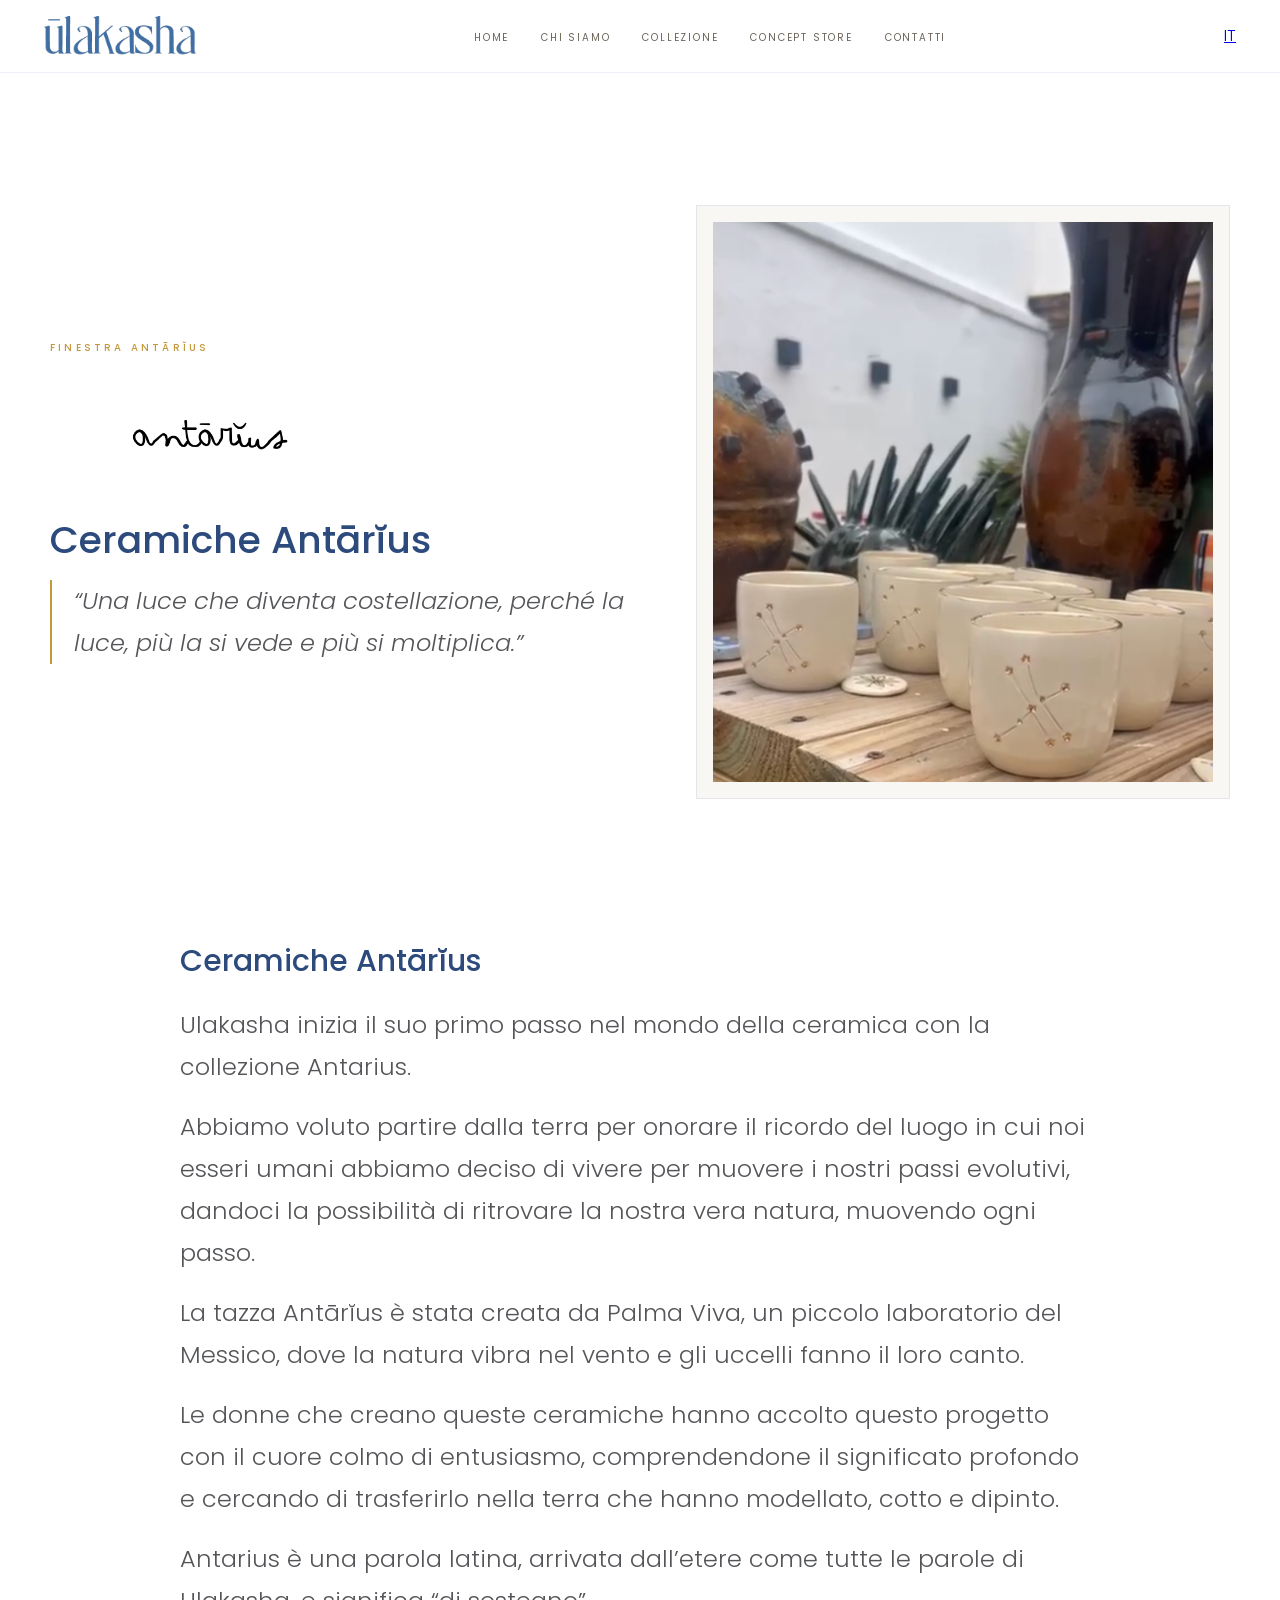
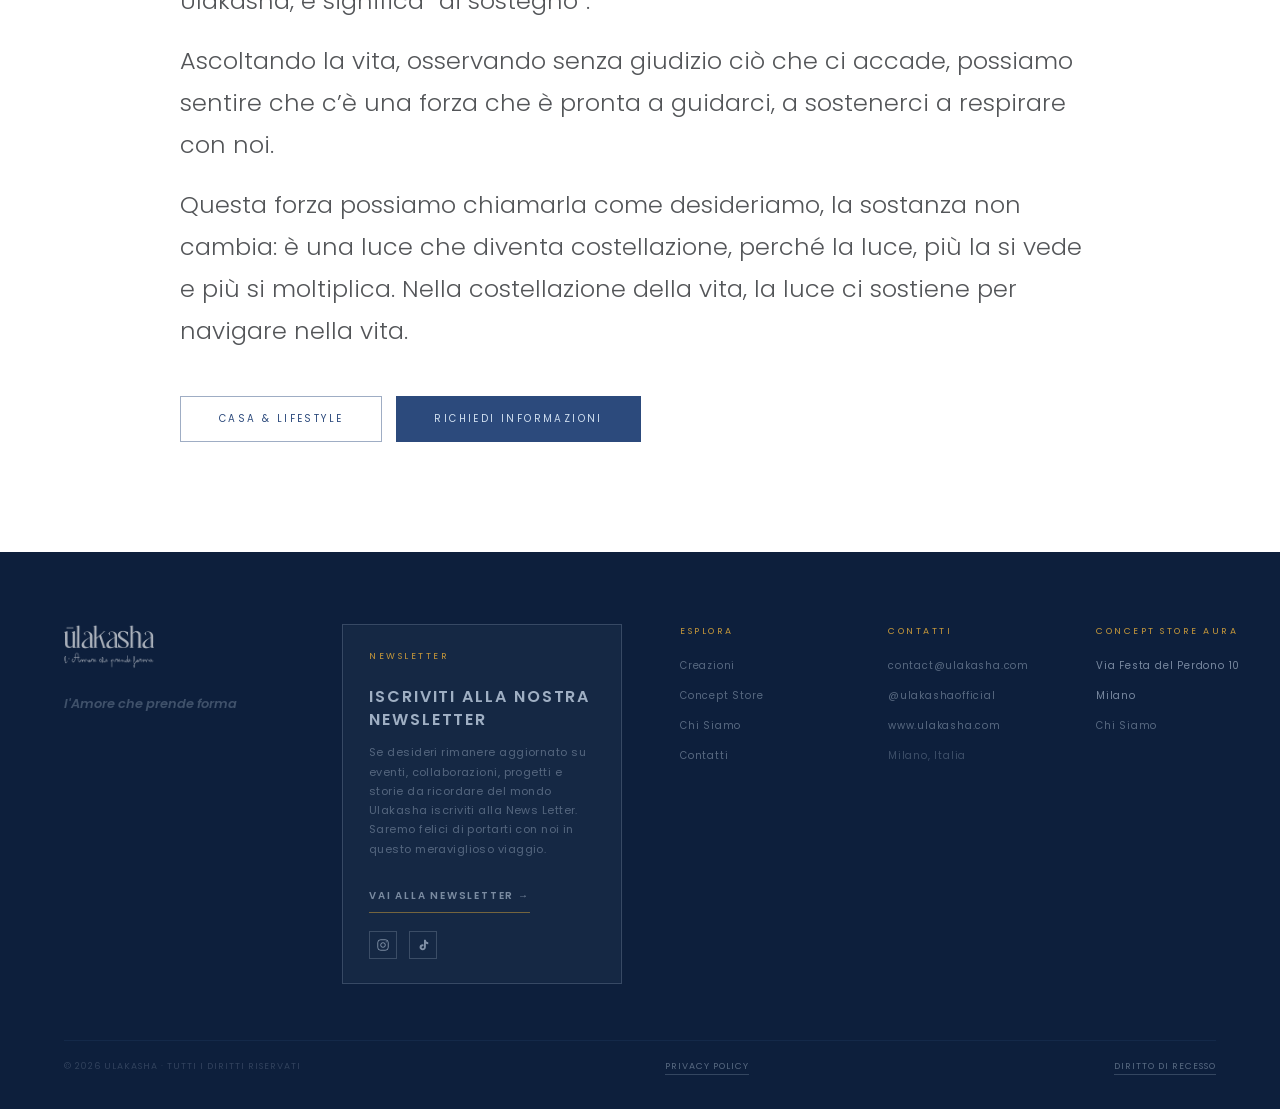
==== commit 7579943b: "Add files via upload" ====
--- a/antarius.html
+++ b/antarius.html
@@ -20,12 +20,18 @@
 <meta name="twitter:description" content="Ceramiche Antarius: la finestra Ulakasha nata con Palma Viva in Messico, dedicata alla terra, al sostegno e alla costellazione.">
 <meta name="twitter:image" content="https://www.ulakasha.com/assets/antarius-ceramiche-nuova.png">
 <script type="application/ld+json">{"@context":"https://schema.org","@type":"CollectionPage","name":"Ceramiche Antarius | Ulakasha Casa & Lifestyle","url":"https://www.ulakasha.com/antarius.html","description":"Ceramiche Antarius: la finestra Ulakasha nata con Palma Viva in Messico, dedicata alla terra, al sostegno e alla costellazione.","image":"https://www.ulakasha.com/assets/antarius-ceramiche-nuova.png","isPartOf":{"@type":"WebSite","name":"Ulakasha","url":"https://www.ulakasha.com"},"publisher":{"@type":"Organization","name":"Ulakasha","sameAs":["https://www.instagram.com/ulakashaofficial/","https://www.tiktok.com/@ulakashaofficial"]}}</script>
-<link rel="stylesheet" href="style.css?v=6">
+<link rel="preconnect" href="https://fonts.googleapis.com">
+<link rel="preconnect" href="https://fonts.gstatic.com" crossorigin>
+<link href="https://fonts.googleapis.com/css2?family=Poppins:ital,wght@0,300;0,400;0,500;0,600;1,300;1,400&family=Playfair+Display:ital,wght@0,400;0,600;1,400;1,600&display=swap" rel="stylesheet">
+<link rel="stylesheet" href="style.css?v=32">
 </head>
 <body class="collection-page">
   <nav class="nav">
-    <a class="nav-logo wordmark-link" href="index.html" aria-label="Ulakasha home">ulakasha</a>
+    <a class="nav-logo" href="index.html">
+    <img src="[data-uri]" alt="ulakasha" id="navLogo">
+  </a>
     <ul class="nav-links">
+      <li><a href="index.html" id="nl-home">Home</a></li>
       <li><a href="chi-siamo.html">Chi siamo</a></li>
       <li><a href="index.html#collezione">Collezione</a></li>
       <li><a href="concept-store.html">Concept Store</a></li>
@@ -68,5 +74,18 @@
       </div>
     </section>
   </main>
+<footer>
+  <div class="ft-grid">
+    <div class="ft-brand"><img src="[data-uri]" alt="ulakasha"><div class="ft-tag" id="ft-tag">l'Amore che prende forma</div></div>
+    <div class="ft-newsletter"><a class="ft-newsletter-main" href="#" onclick="openLeadForm();return false;" aria-label="Iscriviti alla newsletter Ulakasha"><span class="ft-newsletter-k">Newsletter</span><strong>Iscriviti alla nostra newsletter</strong><em>Se desideri rimanere aggiornato su eventi, collaborazioni, progetti e storie da ricordare del mondo Ulakasha iscriviti alla News Letter. Saremo felici di portarti con noi in questo meraviglioso viaggio.</em><span class="ft-newsletter-line">Vai alla newsletter →</span></a><div class="ft-socials" aria-label="Social Ulakasha"><a class="ft-social" href="https://www.instagram.com/ulakashaofficial/" target="_blank" rel="noopener noreferrer" aria-label="Instagram Ulakasha"><svg viewBox="0 0 24 24" fill="none" stroke="currentColor" stroke-width="1.6" aria-hidden="true"><rect x="3" y="3" width="18" height="18" rx="5"></rect><circle cx="12" cy="12" r="4"></circle><circle cx="17.5" cy="6.5" r="1" fill="currentColor" stroke="none"></circle></svg></a><a class="ft-social" href="https://www.tiktok.com/@ulakashaofficial?_r=1&amp;_t=ZN-96GlZp7V2yk" target="_blank" rel="noopener noreferrer" aria-label="TikTok Ulakasha"><svg viewBox="0 0 24 24" fill="currentColor" aria-hidden="true"><path d="M16.7 3c.4 2.7 1.9 4.2 4.3 4.4v3.1c-1.5.1-2.9-.3-4.1-1.1v6.1c0 3.3-2.1 5.5-5.4 5.5-3.1 0-5.4-2.1-5.4-5 0-3.1 2.4-5.2 5.8-5.1.3 0 .6 0 .9.1v3.2c-.3-.1-.6-.1-.9-.1-1.4 0-2.3.8-2.3 1.9s.9 1.8 2 1.8c1.3 0 2.1-.8 2.1-2.5V3h3z"></path></svg></a></div></div><div class="ft-cols">
+      <div class="ft-col"><h4 id="ft-exp">Esplora</h4><a href="collezione.html" id="ft-c">Creazioni</a><a href="concept-store.html" id="ft-f">Concept Store</a><a href="chi-siamo.html" id="ft-w">Chi Siamo</a><a href="contatti.html" id="ft-ct2">Contatti</a></div>
+      <div class="ft-col"><h4 id="ft-ct">Contatti</h4><a href="mailto:contact@ulakasha.com">contact@ulakasha.com</a><a href="https://www.instagram.com/ulakashaofficial/" target="_blank" rel="noopener noreferrer">@ulakashaofficial</a><a href="https://www.ulakasha.com">www.ulakasha.com</a><a style="color:rgba(208,223,240,.25);cursor:default;">Milano, Italia</a></div>
+      <div class="ft-col"><h4 id="ft-ev4">Concept Store Aura</h4><a style="color:rgba(208,223,240,.55);cursor:default;">Via Festa del Perdono 10</a><a style="color:rgba(208,223,240,.55);cursor:default;">Milano</a><a href="chi-siamo.html" id="ft-ab2">Chi Siamo</a></div>
+    </div>
+  </div>
+  <div class="ft-bot"><span class="ft-cp" id="ft-copy">© 2026 Ulakasha</span><span class="ft-cp"><a href="https://www.iubenda.com/privacy-policy/87320379" class="iubenda-white iubenda-noiframe iubenda-embed" title="Privacy Policy ">Privacy Policy</a><script type="text/javascript">(function (w,d) {var loader = function () {var s = d.createElement("script"), tag = d.getElementsByTagName("script")[0]; s.src="https://cdn.iubenda.com/iubenda.js"; tag.parentNode.insertBefore(s,tag);}; if(w.addEventListener){w.addEventListener("load", loader, false);}else if(w.attachEvent){w.attachEvent("onload", loader);}else{w.onload = loader;}})(window, document);</script></span><span class="ft-cp"><a class="withdrawal-link" href="recesso.html">Diritto di recesso</a></span></div>
+</footer>
+<script src="supabase-config.js?v=2"></script>
+<script src="script.js?v=42"></script>
 </body>
 </html>
--- a/style.css
+++ b/style.css
@@ -160,12 +160,28 @@
 /* PRODUCT CARD */
 .pcard{cursor:pointer;}
 .pcard-img{aspect-ratio:3/4;background:var(--ivory);position:relative;overflow:hidden;margin-bottom:14px;}
-.pcard-img-inner{position:absolute;inset:0;padding:16px;display:flex;align-items:center;justify-content:center;transition:transform .6s cubic-bezier(.25,.1,.25,1);}
+.pcard-img-inner{position:absolute;inset:0;padding:4px;display:flex;align-items:center;justify-content:center;transition:transform .6s cubic-bezier(.25,.1,.25,1);}
 .pcard:hover .pcard-img-inner{transform:scale(1.04);}
 .pcard-img-inner img{width:100%;height:100%;object-fit:contain;}
-.pcard-ov{position:absolute;inset:0;background:linear-gradient(to top,rgba(13,31,60,.35) 0%,transparent 55%);opacity:0;transition:opacity .4s;display:flex;align-items:flex-end;padding:18px;}
+.prod-carousel{overflow:hidden;}
+.prod-carousel img{position:absolute;inset:4px;width:calc(100% - 8px);height:calc(100% - 8px);object-fit:contain;opacity:0;transition:opacity .35s ease;}
+.prod-carousel img.on{opacity:1;}
+.prod-carousel-detail img{inset:0;width:100%;height:100%;}
+.prod-arr{position:absolute;top:50%;z-index:8;width:32px;height:44px;transform:translateY(-50%);border:1px solid rgba(74,111,165,.18);background:rgba(255,255,255,.82);color:var(--blue-d);font-family:'Poppins',sans-serif;font-size:24px;line-height:1;display:flex;align-items:center;justify-content:center;cursor:pointer;opacity:0;transition:opacity .25s,background .25s;}
+.pcard-img:hover .prod-arr,.pd-img:hover .prod-arr{opacity:1;}
+.prod-prev{left:12px;}
+.prod-next{right:12px;}
+.prod-arr:hover{background:#fff;}
+.prod-dots{position:absolute;left:0;right:0;bottom:12px;z-index:8;display:flex;align-items:center;justify-content:center;gap:6px;pointer-events:none;}
+.prod-dots button{width:6px;height:6px;border-radius:50%;border:0;background:rgba(44,74,124,.28);padding:0;pointer-events:auto;cursor:pointer;}
+.prod-dots button.on{background:var(--blue-d);}
+@media(hover:none){
+  .prod-arr{opacity:.86;}
+  .pcard-ov{opacity:1;}
+}
+.pcard-ov{position:absolute;inset:0;z-index:5;background:linear-gradient(to top,rgba(13,31,60,.35) 0%,transparent 55%);opacity:0;transition:opacity .4s;display:flex;align-items:flex-end;padding:18px;pointer-events:none;}
 .pcard:hover .pcard-ov{opacity:1;}
-.pcard-ov-btn{width:100%;padding:11px;background:rgba(255,255,255,.92);color:var(--blue-d);font-family:'Poppins',sans-serif;font-weight:400;font-size:9px;letter-spacing:.2em;text-transform:uppercase;border:none;cursor:pointer;}
+.pcard-ov-btn{width:100%;padding:11px;background:rgba(255,255,255,.92);color:var(--blue-d);font-family:'Poppins',sans-serif;font-weight:400;font-size:9px;letter-spacing:.2em;text-transform:uppercase;border:none;cursor:pointer;pointer-events:auto;}
 .badge{position:absolute;top:12px;left:12px;z-index:2;font-family:'Poppins',sans-serif;font-weight:400;font-size:9px;letter-spacing:.16em;text-transform:uppercase;padding:4px 11px;}
 .b-art{background:var(--gold);color:#fff;}
 .b-new{background:var(--blue-d);color:var(--blue-l);}
@@ -177,39 +193,80 @@
 
 /* SHOP */
 #p-shop{padding-top:88px;}
+.creations-page{padding-top:88px;}
 .shop-h{background:var(--ivory);padding:52px 48px 30px;text-align:center;border-bottom:1px solid rgba(74,111,165,.09);}
 .shop-h h1{font-family:'Poppins',sans-serif;font-weight:600;font-size:44px;color:var(--blue-d);margin-bottom:10px;}
 .shop-h p{font-size:var(--editorial-copy-size);line-height:var(--editorial-copy-line);color:#535558;font-style:italic;}
 .shop-intro{max-width:1300px;margin:0 auto;padding:18px 48px 0;display:flex;justify-content:space-between;gap:18px;align-items:flex-start;flex-wrap:wrap;}
+.shop-intro:has(.shop-intro-copy:empty){padding-top:0;}
 .shop-intro-copy{max-width:900px;font-size:var(--editorial-copy-size);line-height:var(--editorial-copy-line);color:#535558;font-style:italic;}
+.shop-intro-copy:empty{display:none;}
 .shop-intro-meta{font-family:'Poppins',sans-serif;font-weight:400;font-size:10px;letter-spacing:.16em;text-transform:uppercase;color:var(--blue);white-space:nowrap;}
 .shop-filters{padding:16px 48px;display:flex;gap:9px;flex-wrap:wrap;border-bottom:1px solid rgba(74,111,165,.09);background:var(--cream);position:sticky;top:88px;z-index:100;}
+.shop-filters-tree{align-items:center;row-gap:10px;}
+.filter-group-label{font-family:'Poppins',sans-serif;font-weight:600;font-size:9px;letter-spacing:.22em;text-transform:uppercase;color:var(--blue-d);padding:0 5px;margin-left:8px;}
+.filter-group-label:first-of-type{margin-left:0;}
+.filter-dd{position:relative;}
+.filter-dd-toggle{
+  font-family:'Poppins',sans-serif;font-weight:600;font-size:9px;letter-spacing:.22em;text-transform:uppercase;
+  padding:8px 32px 8px 14px;border:1px solid rgba(74,111,165,.28);background:rgba(255,255,255,.52);color:var(--blue-d);cursor:pointer;
+  position:relative;transition:border-color .22s,background .22s,color .22s;
+}
+.filter-dd-toggle::after{content:"";position:absolute;right:13px;top:50%;width:7px;height:7px;border-right:1px solid currentColor;border-bottom:1px solid currentColor;transform:translateY(-65%) rotate(45deg);transition:transform .22s;}
+.filter-dd.open .filter-dd-toggle{background:#fff;border-color:rgba(44,74,124,.62);color:var(--blue-d);}
+.filter-dd.open .filter-dd-toggle::after{transform:translateY(-35%) rotate(225deg);}
+.filter-dd-menu{position:absolute;top:calc(100% + 8px);left:0;min-width:230px;padding:9px;background:#fff;border:1px solid rgba(74,111,165,.16);box-shadow:0 18px 42px rgba(13,31,60,.12);display:none;z-index:220;}
+.filter-dd.open .filter-dd-menu{display:flex;flex-direction:column;gap:7px;}
+.filter-dd-menu .f-btn{width:100%;text-align:left;background:transparent;}
+.filter-dd-menu .f-btn.on{background:var(--blue-d);color:var(--blue-l);}
+.filter-dd-menu .f-sub{margin-left:18px;width:calc(100% - 18px);position:relative;}
+.filter-dd-menu .f-sub::before{content:"";position:absolute;left:-10px;top:50%;width:7px;border-top:1px solid rgba(74,111,165,.42);}
 .f-btn{font-family:'Poppins',sans-serif;font-weight:400;font-size:9px;letter-spacing:.16em;text-transform:uppercase;padding:7px 18px;border:1px solid rgba(74,111,165,.2);background:transparent;color:var(--muted);cursor:pointer;transition:all .22s;}
+.f-btn.f-sub{padding-left:14px;padding-right:14px;border-style:dashed;color:var(--blue-d);}
 .f-btn.on,.f-btn:hover{background:var(--blue-d);color:var(--blue-l);border-color:var(--blue-d);}
 .shop-grid{display:grid;grid-template-columns:repeat(3,1fr);gap:30px;padding:44px 48px;max-width:1300px;margin:0 auto;}
 
 /* PRODUCT DETAIL */
+body.modal-open{overflow:hidden;}
+.product-modal{position:fixed;inset:0;z-index:900;display:none;}
+.product-modal.open{display:block;}
+.product-modal-bg{position:absolute;inset:0;background:rgba(13,31,60,.45);backdrop-filter:blur(3px);}
+.product-modal-box{position:absolute;inset:4vh 4vw;background:#fff;overflow:auto;box-shadow:0 28px 80px rgba(13,31,60,.25);}
+.product-modal-x{position:sticky;top:0;left:100%;z-index:12;width:44px;height:44px;border:0;background:var(--blue-d);color:var(--blue-l);font-family:'Poppins',sans-serif;font-size:24px;line-height:1;cursor:pointer;display:flex;align-items:center;justify-content:center;}
+.product-modal-wrap{min-height:auto;}
+.product-modal .pd-gal{min-height:620px;}
+.product-modal .pd-info{min-height:620px;}
 #p-prod{padding-top:88px;}
 .pd-wrap{display:grid;grid-template-columns:1fr 1fr;min-height:calc(100vh - 88px);}
-.pd-gal{background:var(--ivory);display:flex;align-items:center;justify-content:center;padding:48px;position:relative;}
+.pd-gal{background:var(--ivory);display:flex;flex-direction:column;align-items:stretch;justify-content:flex-start;padding:42px 44px 34px;position:relative;gap:28px;}
 .pd-gal::before{content:'';position:absolute;inset:0;poin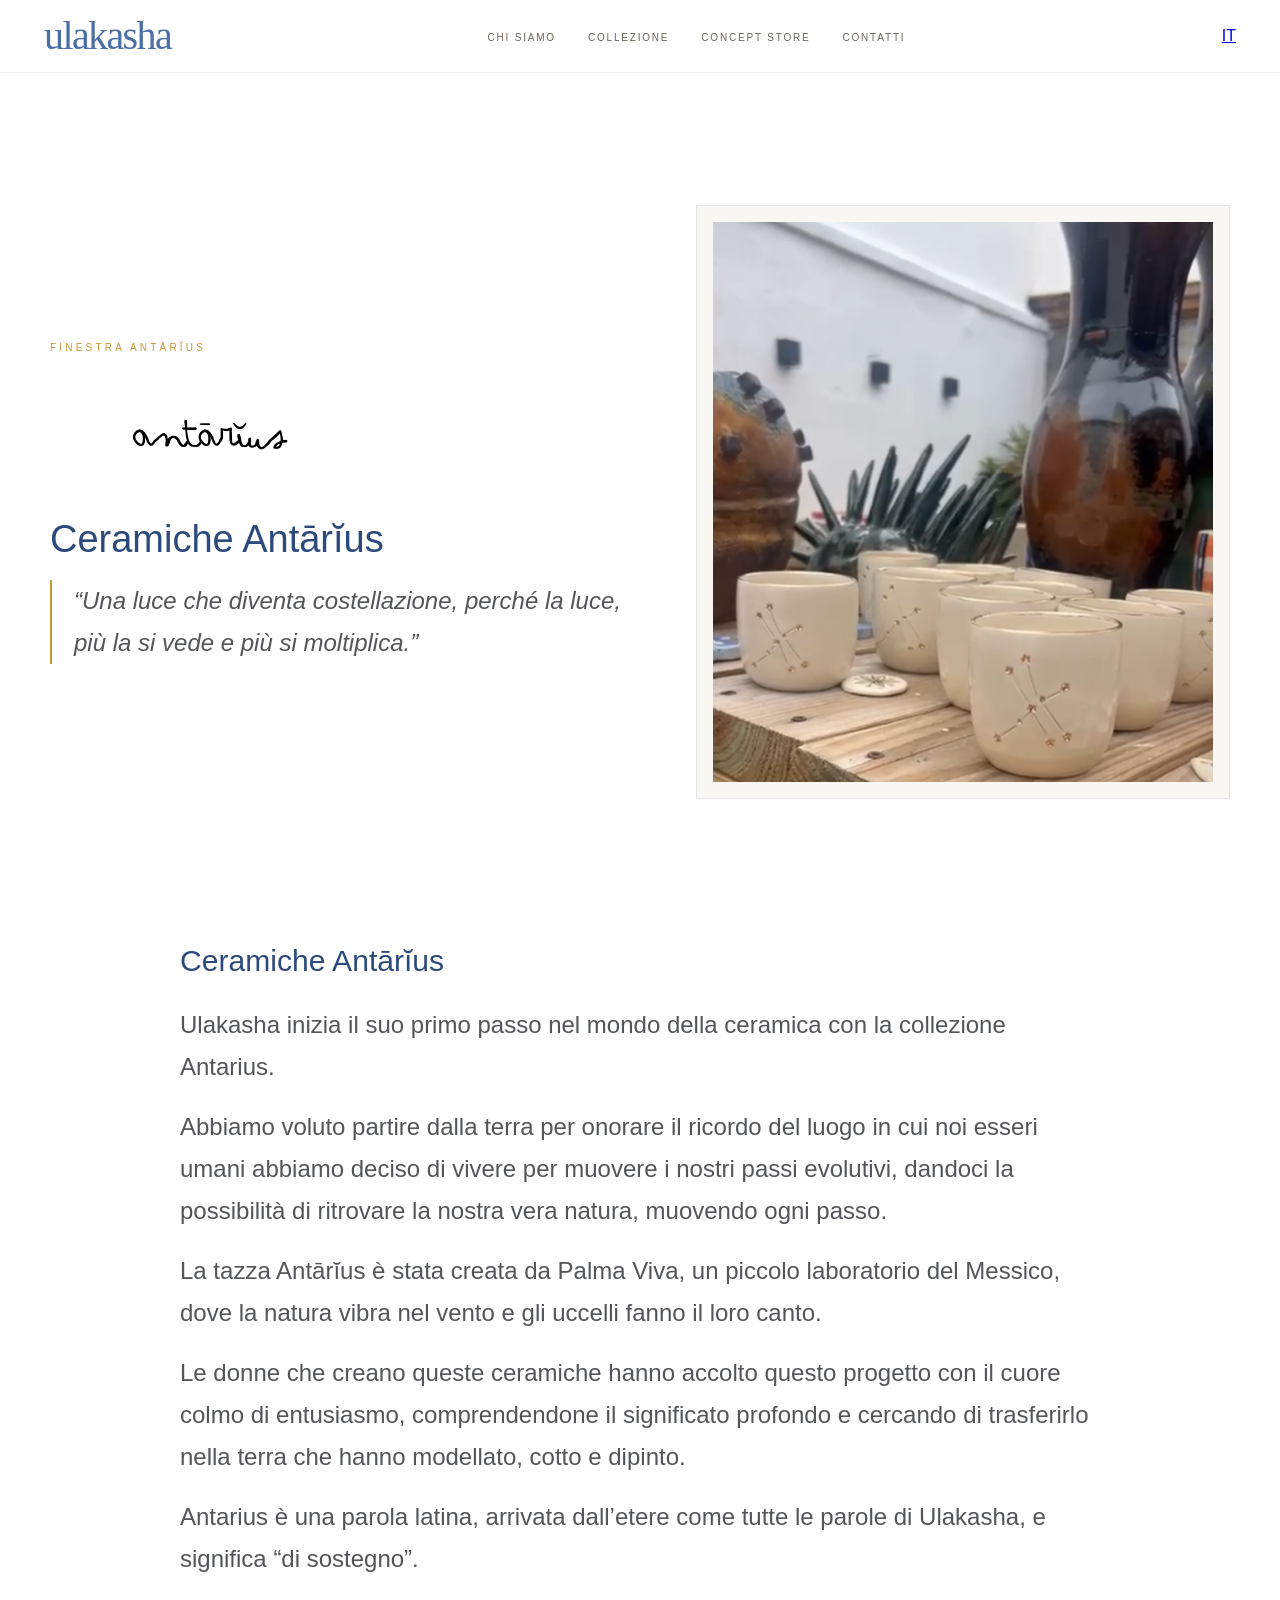
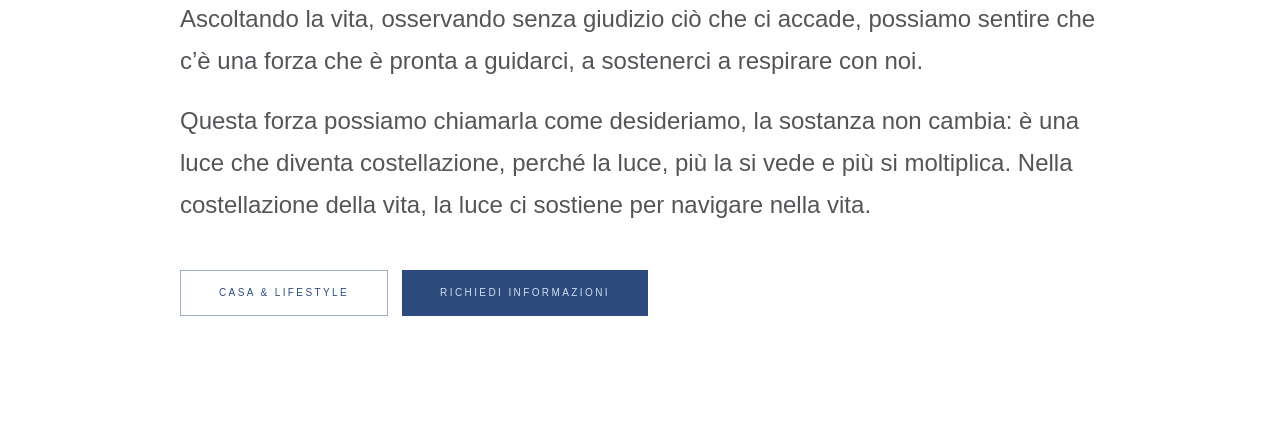
==== commit a86a1450: "Add files via upload" ====
--- a/antarius.html
+++ b/antarius.html
@@ -20,18 +20,12 @@
 <meta name="twitter:description" content="Ceramiche Antarius: la finestra Ulakasha nata con Palma Viva in Messico, dedicata alla terra, al sostegno e alla costellazione.">
 <meta name="twitter:image" content="https://www.ulakasha.com/assets/antarius-ceramiche-nuova.png">
 <script type="application/ld+json">{"@context":"https://schema.org","@type":"CollectionPage","name":"Ceramiche Antarius | Ulakasha Casa & Lifestyle","url":"https://www.ulakasha.com/antarius.html","description":"Ceramiche Antarius: la finestra Ulakasha nata con Palma Viva in Messico, dedicata alla terra, al sostegno e alla costellazione.","image":"https://www.ulakasha.com/assets/antarius-ceramiche-nuova.png","isPartOf":{"@type":"WebSite","name":"Ulakasha","url":"https://www.ulakasha.com"},"publisher":{"@type":"Organization","name":"Ulakasha","sameAs":["https://www.instagram.com/ulakashaofficial/","https://www.tiktok.com/@ulakashaofficial"]}}</script>
-<link rel="preconnect" href="https://fonts.googleapis.com">
-<link rel="preconnect" href="https://fonts.gstatic.com" crossorigin>
-<link href="https://fonts.googleapis.com/css2?family=Poppins:ital,wght@0,300;0,400;0,500;0,600;1,300;1,400&family=Playfair+Display:ital,wght@0,400;0,600;1,400;1,600&display=swap" rel="stylesheet">
-<link rel="stylesheet" href="style.css?v=32">
+<link rel="stylesheet" href="style.css?v=6">
 </head>
 <body class="collection-page">
   <nav class="nav">
-    <a class="nav-logo" href="index.html">
-    <img src="[data-uri]" alt="ulakasha" id="navLogo">
-  </a>
+    <a class="nav-logo wordmark-link" href="index.html" aria-label="Ulakasha home">ulakasha</a>
     <ul class="nav-links">
-      <li><a href="index.html" id="nl-home">Home</a></li>
       <li><a href="chi-siamo.html">Chi siamo</a></li>
       <li><a href="index.html#collezione">Collezione</a></li>
       <li><a href="concept-store.html">Concept Store</a></li>
@@ -74,18 +68,5 @@
       </div>
     </section>
   </main>
-<footer>
-  <div class="ft-grid">
-    <div class="ft-brand"><img src="[data-uri]" alt="ulakasha"><div class="ft-tag" id="ft-tag">l'Amore che prende forma</div></div>
-    <div class="ft-newsletter"><a class="ft-newsletter-main" href="#" onclick="openLeadForm();return false;" aria-label="Iscriviti alla newsletter Ulakasha"><span class="ft-newsletter-k">Newsletter</span><strong>Iscriviti alla nostra newsletter</strong><em>Se desideri rimanere aggiornato su eventi, collaborazioni, progetti e storie da ricordare del mondo Ulakasha iscriviti alla News Letter. Saremo felici di portarti con noi in questo meraviglioso viaggio.</em><span class="ft-newsletter-line">Vai alla newsletter →</span></a><div class="ft-socials" aria-label="Social Ulakasha"><a class="ft-social" href="https://www.instagram.com/ulakashaofficial/" target="_blank" rel="noopener noreferrer" aria-label="Instagram Ulakasha"><svg viewBox="0 0 24 24" fill="none" stroke="currentColor" stroke-width="1.6" aria-hidden="true"><rect x="3" y="3" width="18" height="18" rx="5"></rect><circle cx="12" cy="12" r="4"></circle><circle cx="17.5" cy="6.5" r="1" fill="currentColor" stroke="none"></circle></svg></a><a class="ft-social" href="https://www.tiktok.com/@ulakashaofficial?_r=1&amp;_t=ZN-96GlZp7V2yk" target="_blank" rel="noopener noreferrer" aria-label="TikTok Ulakasha"><svg viewBox="0 0 24 24" fill="currentColor" aria-hidden="true"><path d="M16.7 3c.4 2.7 1.9 4.2 4.3 4.4v3.1c-1.5.1-2.9-.3-4.1-1.1v6.1c0 3.3-2.1 5.5-5.4 5.5-3.1 0-5.4-2.1-5.4-5 0-3.1 2.4-5.2 5.8-5.1.3 0 .6 0 .9.1v3.2c-.3-.1-.6-.1-.9-.1-1.4 0-2.3.8-2.3 1.9s.9 1.8 2 1.8c1.3 0 2.1-.8 2.1-2.5V3h3z"></path></svg></a></div></div><div class="ft-cols">
-      <div class="ft-col"><h4 id="ft-exp">Esplora</h4><a href="collezione.html" id="ft-c">Creazioni</a><a href="concept-store.html" id="ft-f">Concept Store</a><a href="chi-siamo.html" id="ft-w">Chi Siamo</a><a href="contatti.html" id="ft-ct2">Contatti</a></div>
-      <div class="ft-col"><h4 id="ft-ct">Contatti</h4><a href="mailto:contact@ulakasha.com">contact@ulakasha.com</a><a href="https://www.instagram.com/ulakashaofficial/" target="_blank" rel="noopener noreferrer">@ulakashaofficial</a><a href="https://www.ulakasha.com">www.ulakasha.com</a><a style="color:rgba(208,223,240,.25);cursor:default;">Milano, Italia</a></div>
-      <div class="ft-col"><h4 id="ft-ev4">Concept Store Aura</h4><a style="color:rgba(208,223,240,.55);cursor:default;">Via Festa del Perdono 10</a><a style="color:rgba(208,223,240,.55);cursor:default;">Milano</a><a href="chi-siamo.html" id="ft-ab2">Chi Siamo</a></div>
-    </div>
-  </div>
-  <div class="ft-bot"><span class="ft-cp" id="ft-copy">© 2026 Ulakasha</span><span class="ft-cp"><a href="https://www.iubenda.com/privacy-policy/87320379" class="iubenda-white iubenda-noiframe iubenda-embed" title="Privacy Policy ">Privacy Policy</a><script type="text/javascript">(function (w,d) {var loader = function () {var s = d.createElement("script"), tag = d.getElementsByTagName("script")[0]; s.src="https://cdn.iubenda.com/iubenda.js"; tag.parentNode.insertBefore(s,tag);}; if(w.addEventListener){w.addEventListener("load", loader, false);}else if(w.attachEvent){w.attachEvent("onload", loader);}else{w.onload = loader;}})(window, document);</script></span><span class="ft-cp"><a class="withdrawal-link" href="recesso.html">Diritto di recesso</a></span></div>
-</footer>
-<script src="supabase-config.js?v=2"></script>
-<script src="script.js?v=42"></script>
 </body>
 </html>
--- a/style.css
+++ b/style.css
@@ -160,28 +160,12 @@
 /* PRODUCT CARD */
 .pcard{cursor:pointer;}
 .pcard-img{aspect-ratio:3/4;background:var(--ivory);position:relative;overflow:hidden;margin-bottom:14px;}
-.pcard-img-inner{position:absolute;inset:0;padding:4px;display:flex;align-items:center;justify-content:center;transition:transform .6s cubic-bezier(.25,.1,.25,1);}
+.pcard-img-inner{position:absolute;inset:0;padding:16px;display:flex;align-items:center;justify-content:center;transition:transform .6s cubic-bezier(.25,.1,.25,1);}
 .pcard:hover .pcard-img-inner{transform:scale(1.04);}
 .pcard-img-inner img{width:100%;height:100%;object-fit:contain;}
-.prod-carousel{overflow:hidden;}
-.prod-carousel img{position:absolute;inset:4px;width:calc(100% - 8px);height:calc(100% - 8px);object-fit:contain;opacity:0;transition:opacity .35s ease;}
-.prod-carousel img.on{opacity:1;}
-.prod-carousel-detail img{inset:0;width:100%;height:100%;}
-.prod-arr{position:absolute;top:50%;z-index:8;width:32px;height:44px;transform:translateY(-50%);border:1px solid rgba(74,111,165,.18);background:rgba(255,255,255,.82);color:var(--blue-d);font-family:'Poppins',sans-serif;font-size:24px;line-height:1;display:flex;align-items:center;justify-content:center;cursor:pointer;opacity:0;transition:opacity .25s,background .25s;}
-.pcard-img:hover .prod-arr,.pd-img:hover .prod-arr{opacity:1;}
-.prod-prev{left:12px;}
-.prod-next{right:12px;}
-.prod-arr:hover{background:#fff;}
-.prod-dots{position:absolute;left:0;right:0;bottom:12px;z-index:8;display:flex;align-items:center;justify-content:center;gap:6px;pointer-events:none;}
-.prod-dots button{width:6px;height:6px;border-radius:50%;border:0;background:rgba(44,74,124,.28);padding:0;pointer-events:auto;cursor:pointer;}
-.prod-dots button.on{background:var(--blue-d);}
-@media(hover:none){
-  .prod-arr{opacity:.86;}
-  .pcard-ov{opacity:1;}
-}
-.pcard-ov{position:absolute;inset:0;z-index:5;background:linear-gradient(to top,rgba(13,31,60,.35) 0%,transparent 55%);opacity:0;transition:opacity .4s;display:flex;align-items:flex-end;padding:18px;pointer-events:none;}
+.pcard-ov{position:absolute;inset:0;background:linear-gradient(to top,rgba(13,31,60,.35) 0%,transparent 55%);opacity:0;transition:opacity .4s;display:flex;align-items:flex-end;padding:18px;}
 .pcard:hover .pcard-ov{opacity:1;}
-.pcard-ov-btn{width:100%;padding:11px;background:rgba(255,255,255,.92);color:var(--blue-d);font-family:'Poppins',sans-serif;font-weight:400;font-size:9px;letter-spacing:.2em;text-transform:uppercase;border:none;cursor:pointer;pointer-events:auto;}
+.pcard-ov-btn{width:100%;padding:11px;background:rgba(255,255,255,.92);color:var(--blue-d);font-family:'Poppins',sans-serif;font-weight:400;font-size:9px;letter-spacing:.2em;text-transform:uppercase;border:none;cursor:pointer;}
 .badge{position:absolute;top:12px;left:12px;z-index:2;font-family:'Poppins',sans-serif;font-weight:400;font-size:9px;letter-spacing:.16em;text-transform:uppercase;padding:4px 11px;}
 .b-art{background:var(--gold);color:#fff;}
 .b-new{background:var(--blue-d);color:var(--blue-l);}
@@ -193,80 +177,39 @@
 
 /* SHOP */
 #p-shop{padding-top:88px;}
-.creations-page{padding-top:88px;}
 .shop-h{background:var(--ivory);padding:52px 48px 30px;text-align:center;border-bottom:1px solid rgba(74,111,165,.09);}
 .shop-h h1{font-family:'Poppins',sans-serif;font-weight:600;font-size:44px;color:var(--blue-d);margin-bottom:10px;}
 .shop-h p{font-size:var(--editorial-copy-size);line-height:var(--editorial-copy-line);color:#535558;font-style:italic;}
 .shop-intro{max-width:1300px;margin:0 auto;padding:18px 48px 0;display:flex;justify-content:space-between;gap:18px;align-items:flex-start;flex-wrap:wrap;}
-.shop-intro:has(.shop-intro-copy:empty){padding-top:0;}
 .shop-intro-copy{max-width:900px;font-size:var(--editorial-copy-size);line-height:var(--editorial-copy-line);color:#535558;font-style:italic;}
-.shop-intro-copy:empty{display:none;}
 .shop-intro-meta{font-family:'Poppins',sans-serif;font-weight:400;font-size:10px;letter-spacing:.16em;text-transform:uppercase;color:var(--blue);white-space:nowrap;}
 .shop-filters{padding:16px 48px;display:flex;gap:9px;flex-wrap:wrap;border-bottom:1px solid rgba(74,111,165,.09);background:var(--cream);position:sticky;top:88px;z-index:100;}
-.shop-filters-tree{align-items:center;row-gap:10px;}
-.filter-group-label{font-family:'Poppins',sans-serif;font-weight:600;font-size:9px;letter-spacing:.22em;text-transform:uppercase;color:var(--blue-d);padding:0 5px;margin-left:8px;}
-.filter-group-label:first-of-type{margin-left:0;}
-.filter-dd{position:relative;}
-.filter-dd-toggle{
-  font-family:'Poppins',sans-serif;font-weight:600;font-size:9px;letter-spacing:.22em;text-transform:uppercase;
-  padding:8px 32px 8px 14px;border:1px solid rgba(74,111,165,.28);background:rgba(255,255,255,.52);color:var(--blue-d);cursor:pointer;
-  position:relative;transition:border-color .22s,background .22s,color .22s;
-}
-.filter-dd-toggle::after{content:"";position:absolute;right:13px;top:50%;width:7px;height:7px;border-right:1px solid currentColor;border-bottom:1px solid currentColor;transform:translateY(-65%) rotate(45deg);transition:transform .22s;}
-.filter-dd.open .filter-dd-toggle{background:#fff;border-color:rgba(44,74,124,.62);color:var(--blue-d);}
-.filter-dd.open .filter-dd-toggle::after{transform:translateY(-35%) rotate(225deg);}
-.filter-dd-menu{position:absolute;top:calc(100% + 8px);left:0;min-width:230px;padding:9px;background:#fff;border:1px solid rgba(74,111,165,.16);box-shadow:0 18px 42px rgba(13,31,60,.12);display:none;z-index:220;}
-.filter-dd.open .filter-dd-menu{display:flex;flex-direction:column;gap:7px;}
-.filter-dd-menu .f-btn{width:100%;text-align:left;background:transparent;}
-.filter-dd-menu .f-btn.on{background:var(--blue-d);color:var(--blue-l);}
-.filter-dd-menu .f-sub{margin-left:18px;width:calc(100% - 18px);position:relative;}
-.filter-dd-menu .f-sub::before{content:"";position:absolute;left:-10px;top:50%;width:7px;border-top:1px solid rgba(74,111,165,.42);}
 .f-btn{font-family:'Poppins',sans-serif;font-weight:400;font-size:9px;letter-spacing:.16em;text-transform:uppercase;padding:7px 18px;border:1px solid rgba(74,111,165,.2);background:transparent;color:var(--muted);cursor:pointer;transition:all .22s;}
-.f-btn.f-sub{padding-left:14px;padding-right:14px;border-style:dashed;color:var(--blue-d);}
 .f-btn.on,.f-btn:hover{background:var(--blue-d);color:var(--blue-l);border-color:var(--blue-d);}
 .shop-grid{display:grid;grid-template-columns:repeat(3,1fr);gap:30px;padding:44px 48px;max-width:1300px;margin:0 auto;}
 
 /* PRODUCT DETAIL */
-body.modal-open{overflow:hidden;}
-.product-modal{position:fixed;inset:0;z-index:900;display:none;}
-.product-modal.open{display:block;}
-.product-modal-bg{position:absolute;inset:0;background:rgba(13,31,60,.45);backdrop-filter:blur(3px);}
-.product-modal-box{position:absolute;inset:4vh 4vw;background:#fff;overflow:auto;box-shadow:0 28px 80px rgba(13,31,60,.25);}
-.product-modal-x{position:sticky;top:0;left:100%;z-index:12;width:44px;height:44px;border:0;background:var(--blue-d);color:var(--blue-l);font-family:'Poppins',sans-serif;font-size:24px;line-height:1;cursor:pointer;display:flex;align-items:center;justify-content:center;}
-.product-modal-wrap{min-height:auto;}
-.product-modal .pd-gal{min-height:620px;}
-.product-modal .pd-info{min-height:620px;}
 #p-prod{padding-top:88px;}
 .pd-wrap{display:grid;grid-template-columns:1fr 1fr;min-height:calc(100vh - 88px);}
-.pd-gal{background:var(--ivory);display:flex;flex-direction:column;align-items:stretch;justify-content:flex-start;padding:42px 44px 34px;position:relative;gap:28px;}
+.pd-gal{background:var(--ivory);display:flex;align-items:center;justify-content:center;padding:48px;position:relative;}
 .pd-gal::before{content:'';position:absolute;inset:0;poin